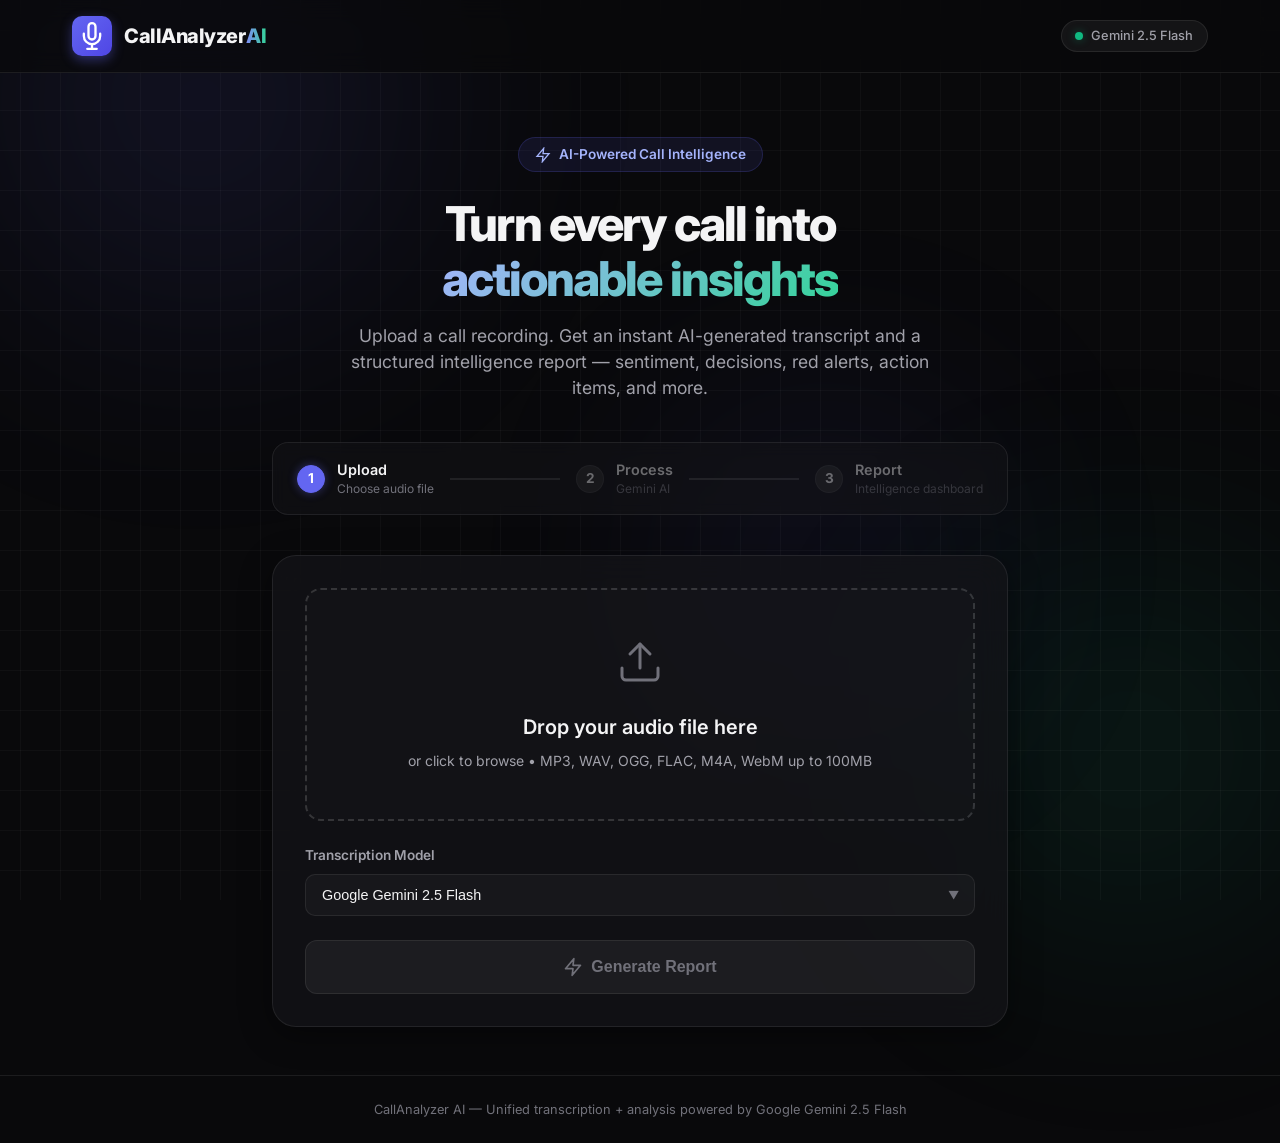
==== templates/index.html @ 326be52f "Save local changes" ====
<!DOCTYPE html>
<html lang="en">
<head>
    <meta charset="UTF-8">
    <meta name="viewport" content="width=device-width, initial-scale=1.0">
    <title>Call Analyzer — AI-Powered Call Intelligence</title>
    <meta name="description" content="Upload call recordings and get instant AI-powered transcription and analysis with structured insights, sentiment detection, and action items.">
    <link rel="preconnect" href="https://fonts.googleapis.com">
    <link rel="preconnect" href="https://fonts.gstatic.com" crossorigin>
    <link href="https://fonts.googleapis.com/css2?family=Inter:wght@300;400;500;600;700;800;900&family=JetBrains+Mono:wght@400;500&display=swap" rel="stylesheet">
    <link rel="stylesheet" href="/static/css/style.css">
</head>
<body data-agent-id="{{ agent_id or '' }}">
    <script>
        // If loaded via /agent/ route, suppress API key modal
        const agentId = document.body.dataset.agentId
        if (agentId) {
            // Hide settings/key button
            window.addEventListener('DOMContentLoaded', () => {
                const settingsBtn = document.getElementById('settings-btn')
                if (settingsBtn) settingsBtn.style.display = 'none'
            });
        }
    </script>


    <!-- Animated background -->
    <div class="bg-grid"></div>
    <div class="bg-glow bg-glow-1"></div>
    <div class="bg-glow bg-glow-2"></div>
    <div class="bg-glow bg-glow-3"></div>

    <!-- Header -->
    <header class="header" id="header">
        <div class="header-inner">
            <div class="logo">
                <div class="logo-icon">
                    <svg width="28" height="28" viewBox="0 0 24 24" fill="none" stroke="currentColor" stroke-width="2" stroke-linecap="round" stroke-linejoin="round">
                        <path d="M12 1a3 3 0 0 0-3 3v8a3 3 0 0 0 6 0V4a3 3 0 0 0-3-3z"/>
                        <path d="M19 10v2a7 7 0 0 1-14 0v-2"/>
                        <line x1="12" y1="19" x2="12" y2="23"/>
                        <line x1="8" y1="23" x2="16" y2="23"/>
                    </svg>
                </div>
                <span class="logo-text">CallAnalyzer<span class="logo-ai">AI</span></span>
            </div>
            <div class="header-actions">
                <div class="header-badge">
                    <span class="badge-dot"></span>
                    Gemini 2.5 Flash
                </div>
                <button class="settings-btn" id="settings-btn" title="Configure API Key">
                    <svg width="20" height="20" viewBox="0 0 24 24" fill="none" stroke="currentColor" stroke-width="2" stroke-linecap="round" stroke-linejoin="round">
                        <circle cx="12" cy="12" r="3"/>
                        <path d="M19.4 15a1.65 1.65 0 0 0 .33 1.82l.06.06a2 2 0 1 1-2.83 2.83l-.06-.06a1.65 1.65 0 0 0-1.82-.33 1.65 1.65 0 0 0-1 1.51V21a2 2 0 0 1-4 0v-.09A1.65 1.65 0 0 0 9 19.4a1.65 1.65 0 0 0-1.82.33l-.06.06a2 2 0 1 1-2.83-2.83l.06-.06a1.65 1.65 0 0 0 .33-1.82 1.65 1.65 0 0 0-1.51-1H3a2 2 0 0 1 0-4h.09A1.65 1.65 0 0 0 4.6 9a1.65 1.65 0 0 0-.33-1.82l-.06-.06a2 2 0 1 1 2.83-2.83l.06.06a1.65 1.65 0 0 0 1.82.33H9a1.65 1.65 0 0 0 1-1.51V3a2 2 0 0 1 4 0v.09a1.65 1.65 0 0 0 1 1.51 1.65 1.65 0 0 0 1.82-.33l.06-.06a2 2 0 1 1 2.83 2.83l-.06.06a1.65 1.65 0 0 0-.33 1.82V9a1.65 1.65 0 0 0 1.51 1H21a2 2 0 0 1 0 4h-.09a1.65 1.65 0 0 0-1.51 1z"/>
                    </svg>
                </button>
            </div>
        </div>
    </header>

    <!-- Hero Section -->
    <section class="hero" id="hero">
        <div class="hero-content">
            <div class="hero-tag">
                <svg width="16" height="16" viewBox="0 0 24 24" fill="none" stroke="currentColor" stroke-width="2"><polygon points="13 2 3 14 12 14 11 22 21 10 12 10"/></svg>
                AI-Powered Call Intelligence
            </div>
            <h1 class="hero-title">
                Turn every call into<br>
                <span class="gradient-text">actionable insights</span>
            </h1>
            <p class="hero-subtitle">
                Upload a call recording. Get an instant AI-generated transcript and a structured 
                intelligence report — sentiment, decisions, red alerts, action items, and more.
            </p>
        </div>
    </section>

    <!-- Pipeline Steps Indicator -->
    <section class="pipeline-section" id="pipeline-section">
        <div class="pipeline-steps">
            <div class="pipeline-step active" id="step-upload">
                <div class="step-number">1</div>
                <div class="step-info">
                    <div class="step-label">Upload</div>
                    <div class="step-desc">Choose audio file</div>
                </div>
            </div>
            <div class="pipeline-connector" id="connector-1"></div>
            <div class="pipeline-step" id="step-transcribe">
                <div class="step-number">2</div>
                <div class="step-info">
                    <div class="step-label">Process</div>
                    <div class="step-desc">Gemini AI</div>
                </div>
            </div>
            <div class="pipeline-connector" id="connector-2"></div>
            <div class="pipeline-step" id="step-report">
                <div class="step-number">3</div>
                <div class="step-info">
                    <div class="step-label">Report</div>
                    <div class="step-desc">Intelligence dashboard</div>
                </div>
            </div>
        </div>
    </section>

    <!-- Upload Section -->
    <section class="upload-section" id="upload-section">
        <div class="upload-card" id="upload-card">
            <div class="dropzone" id="dropzone">
                <div class="dropzone-icon">
                    <svg width="48" height="48" viewBox="0 0 24 24" fill="none" stroke="currentColor" stroke-width="1.5" stroke-linecap="round" stroke-linejoin="round">
                        <path d="M21 15v4a2 2 0 0 1-2 2H5a2 2 0 0 1-2-2v-4"/>
                        <polyline points="17 8 12 3 7 8"/>
                        <line x1="12" y1="3" x2="12" y2="15"/>
                    </svg>
                </div>
                <h3 class="dropzone-title">Drop your audio file here</h3>
                <p class="dropzone-hint">or click to browse • MP3, WAV, OGG, FLAC, M4A, WebM up to 100MB</p>
                <input type="file" id="file-input" accept=".mp3,.wav,.ogg,.flac,.webm,.m4a,.aac,.wma" hidden>
            </div>

            <!-- File Preview -->
            <div class="file-preview hidden" id="file-preview">
                <div class="file-icon">
                    <svg width="24" height="24" viewBox="0 0 24 24" fill="none" stroke="currentColor" stroke-width="2" stroke-linecap="round" stroke-linejoin="round">
                        <path d="M9 18V5l12-2v13"/>
                        <circle cx="6" cy="18" r="3"/>
                        <circle cx="18" cy="16" r="3"/>
                    </svg>
                </div>
                <div class="file-details">
                    <span class="file-name" id="file-name">audio.mp3</span>
                    <span class="file-size" id="file-size">2.4 MB</span>
                </div>
                <button class="file-remove" id="file-remove" title="Remove file">
                    <svg width="18" height="18" viewBox="0 0 24 24" fill="none" stroke="currentColor" stroke-width="2"><line x1="18" y1="6" x2="6" y2="18"/><line x1="6" y1="6" x2="18" y2="18"/></svg>
                </button>
            </div>

            <!-- Model Selection dropdown -->
            <div class="model-select-container">
                <label for="model-select" class="model-select-label">Transcription Model</label>
                <div class="model-select-wrapper">
                    <select id="model-select" class="model-select">
                        <option value="gemini">Google Gemini 2.5 Flash</option>
                        <option value="sarvam">Sarvam AI (Saaras v3)</option>
                        <option value="speechmatics">Speechmatics (Enhanced)</option>
                    </select>

                </div>
            </div>

            <!-- Generate Button -->
            <button class="generate-btn" id="generate-btn" disabled>
                <svg width="20" height="20" viewBox="0 0 24 24" fill="none" stroke="currentColor" stroke-width="2" stroke-linecap="round" stroke-linejoin="round">
                    <polygon points="13 2 3 14 12 14 11 22 21 10 12 10"/>
                </svg>
                Generate Report
            </button>
        </div>
    </section>

    <!-- Processing Overlay -->
    <section class="processing-section hidden" id="processing-section">
        <div class="processing-card">
            <div class="processing-spinner">
                <div class="spinner-ring"></div>
                <div class="spinner-ring inner"></div>
            </div>
            <h3 class="processing-title" id="processing-title">Sending to Gemini...</h3>
            <p class="processing-desc" id="processing-desc">Uploading file and transcribing audio using Gemini AI. This may take 10–60 seconds depending on length.</p>
            <div class="processing-progress">
                <div class="progress-bar" id="progress-bar"></div>
            </div>
        </div>
    </section>

    <!-- Error Display -->
    <section class="error-section hidden" id="error-section">
        <div class="error-card">
            <div class="error-icon">
                <svg width="32" height="32" viewBox="0 0 24 24" fill="none" stroke="currentColor" stroke-width="2">
                    <circle cx="12" cy="12" r="10"/><line x1="15" y1="9" x2="9" y2="15"/><line x1="9" y1="9" x2="15" y2="15"/>
                </svg>
            </div>
            <h3 class="error-title">Something went wrong</h3>
            <p class="error-message" id="error-message">An unknown error occurred.</p>
            <button class="retry-btn" id="retry-btn">
                <svg width="18" height="18" viewBox="0 0 24 24" fill="none" stroke="currentColor" stroke-width="2"><polyline points="23 4 23 10 17 10"/><path d="M20.49 15a9 9 0 1 1-2.12-9.36L23 10"/></svg>
                Try Again
            </button>
        </div>
    </section>

    <!-- Results Section -->
    <section class="results-section hidden" id="results-section">

        <!-- Transcript Panel -->
        <div class="result-panel transcript-panel" id="transcript-panel">
            <div class="panel-header">
                <div class="panel-title-group">
                    <div class="panel-icon transcript-icon">
                        <svg width="20" height="20" viewBox="0 0 24 24" fill="none" stroke="currentColor" stroke-width="2"><path d="M14 2H6a2 2 0 0 0-2 2v16a2 2 0 0 0 2 2h12a2 2 0 0 0 2-2V8z"/><polyline points="14 2 14 8 20 8"/><line x1="16" y1="13" x2="8" y2="13"/><line x1="16" y1="17" x2="8" y2="17"/><polyline points="10 9 9 9 8 9"/></svg>
                    </div>
                    <h2 class="panel-title">Transcript</h2>
                    <span class="panel-badge" id="transcript-badge">Gemini 2.5 Flash</span>
                </div>
                <button class="copy-btn" id="copy-transcript-btn" title="Copy transcript">
                    <svg width="18" height="18" viewBox="0 0 24 24" fill="none" stroke="currentColor" stroke-width="2"><rect x="9" y="9" width="13" height="13" rx="2" ry="2"/><path d="M5 15H4a2 2 0 0 1-2-2V4a2 2 0 0 1 2-2h9a2 2 0 0 1 2 2v1"/></svg>
                    Copy
                </button>
            </div>
            <div class="panel-body">
                <div class="transcript-text" id="transcript-text"></div>
            </div>
        </div>

        <!-- Report Panel -->
        <div class="result-panel report-panel" id="report-panel">
            <div class="panel-header">
                <div class="panel-title-group">
                    <div class="panel-icon report-icon">
                        <svg width="20" height="20" viewBox="0 0 24 24" fill="none" stroke="currentColor" stroke-width="2"><path d="M22 12h-4l-3 9L9 3l-3 9H2"/></svg>
                    </div>
                    <h2 class="panel-title">Call Intelligence Report</h2>
                    <span class="panel-badge report-badge">Gemini AI</span>
                </div>
                <button class="copy-btn" id="copy-report-btn" title="Copy report JSON">
                    <svg width="18" height="18" viewBox="0 0 24 24" fill="none" stroke="currentColor" stroke-width="2"><rect x="9" y="9" width="13" height="13" rx="2" ry="2"/><path d="M5 15H4a2 2 0 0 1-2-2V4a2 2 0 0 1 2-2h9a2 2 0 0 1 2 2v1"/></svg>
                    Copy JSON
                </button>
            </div>
            <div class="panel-body report-body" id="report-body">
                <!-- Report cards rendered by JS -->
            </div>
        </div>

    </section>

    <!-- Settings Modal -->
    <div id="apiKeyModal" class="modal hidden">
      <div class="modal-overlay" id="modal-overlay-new" onclick="closeApiKeyModal()"></div>
      <div class="modal-content">
        <div class="modal-header">
          <h2>Configure API Keys</h2>
          <button class="close-btn" onclick="closeApiKeyModal()">×</button>
        </div>
        
        <div class="modal-body">
          <!-- Agent Name Select Dropdown -->
          <div class="form-group">
            <label for="agentSelect">Select Agent Name</label>
            <select id="agentSelect" onchange="loadAgentKeys()">
              <option value="">-- Choose an agent --</option>
            </select>
            <small style="color: #888; display: block; margin-top: 4px;">Or type new agent name below</small>
          </div>

          <!-- Manual Agent Name Input (for new agents) -->
          <div class="form-group">
            <label for="agentNameInput">Agent Name (if not in list above)</label>
            <input 
              id="agentNameInput" 
              type="text" 
              placeholder="e.g. Sonali, Kalyani, Anant"
              autocomplete="off"
            />
          </div>

          <!-- Gemini API Key -->
          <div class="form-group">
            <label for="geminiKeyInput">Gemini API Key *</label>
            <div class="key-input-group">
              <input 
                id="geminiKeyInput" 
                type="password" 
                placeholder="AIza..."
                autocomplete="off"
              />
              <button type="button" class="toggle-btn" onclick="toggleKeyVisibility('geminiKeyInput')">
                👁
              </button>
            </div>
          </div>

          <!-- Sarvam AI API Key -->
          <div class="form-group">
            <label for="sarvamKeyInput">Sarvam AI API Key (optional)</label>
            <div class="key-input-group">
              <input 
                id="sarvamKeyInput" 
                type="password" 
                placeholder="sk_..."
                autocomplete="off"
              />
              <button type="button" class="toggle-btn" onclick="toggleKeyVisibility('sarvamKeyInput')">
                👁
              </button>
            </div>
          </div>

          <!-- Speechmatics API Key -->
          <div class="form-group">
            <label for="speechmaticsKeyInput">Speechmatics API Key (optional)</label>
            <div class="key-input-group">
              <input 
                id="speechmaticsKeyInput" 
                type="password" 
                placeholder="Speechmatics API Key..."
                autocomplete="off"
              />
              <button type="button" class="toggle-btn" onclick="toggleKeyVisibility('speechmaticsKeyInput')">
                👁
              </button>
            </div>
          </div>

          <small style="color: #999; display: block; margin-top: 10px;">
            * Gemini API Key is required. Other keys are optional based on your transcription model choice.
          </small>
        </div>

        <div class="modal-footer">
          <button class="btn-cancel" onclick="closeApiKeyModal()">Cancel</button>
          <button class="btn-save" onclick="saveApiKeys()">Save Keys</button>
        </div>
      </div>
    </div>

    <style>
    /* Modal Styles override/extensions */
    #apiKeyModal {
      display: none;
      position: fixed;
      top: 0;
      left: 0;
      width: 100%;
      height: 100%;
      background: rgba(0, 0, 0, 0.7);
      z-index: 1000;
      align-items: center;
      justify-content: center;
    }

    #apiKeyModal.hidden {
      display: none;
    }

    #apiKeyModal:not(.hidden) {
      display: flex;
    }

    #apiKeyModal .modal-content {
      background: #1a1a1f;
      border-radius: 12px;
      width: 90%;
      max-width: 500px;
      max-height: 85vh;
      overflow-y: auto;
      box-shadow: 0 20px 60px rgba(0, 0, 0, 0.8);
      border: 1px solid #2a2a35;
    }

    #apiKeyModal .modal-header {
      display: flex;
      justify-content: space-between;
      align-items: center;
      padding: 20px;
      border-bottom: 1px solid #2a2a35;
    }

    #apiKeyModal .modal-header h2 {
      margin: 0;
      color: #fff;
      font-size: 18px;
    }

    #apiKeyModal .close-btn {
      background: none;
      border: none;
      color: #666;
      font-size: 28px;
      cursor: pointer;
      padding: 0;
      width: 32px;
      height: 32px;
      display: flex;
      align-items: center;
      justify-content: center;
      border-radius: 6px;
      transition: all 0.2s;
    }

    #apiKeyModal .close-btn:hover {
      background: #2a2a35;
      color: #fff;
    }

    #apiKeyModal .modal-body {
      padding: 20px;
    }

    #apiKeyModal .modal-footer {
      display: flex;
      gap: 12px;
      padding: 20px;
      border-top: 1px solid #2a2a35;
      justify-content: flex-end;
    }

    #apiKeyModal .form-group {
      margin-bottom: 16px;
    }

    #apiKeyModal .form-group label {
      display: block;
      margin-bottom: 6px;
      font-size: 12px;
      font-weight: 600;
      color: #aaa;
      text-transform: uppercase;
      letter-spacing: 0.5px;
    }

    #apiKeyModal .form-group input,
    #apiKeyModal .form-group select {
      width: 100%;
      padding: 10px 12px;
      background: #0f0f12;
      border: 1px solid #2a2a35;
      border-radius: 8px;
      color: #e0e0e0;
      font-size: 13px;
      font-family: 'Monaco', 'Menlo', 'Courier New', monospace;
      outline: none;
      transition: border-color 0.2s;
    }

    #apiKeyModal .form-group input:focus,
    #apiKeyModal .form-group select:focus {
      border-color: #6366f1;
      box-shadow: 0 0 0 3px rgba(99, 102, 241, 0.1);
    }

    #apiKeyModal .form-group input::placeholder {
      color: #333;
    }

    #apiKeyModal .key-input-group {
      display: flex;
      gap: 8px;
      align-items: stretch;
    }

    #apiKeyModal .key-input-group input {
      flex: 1;
      margin: 0;
    }

    #apiKeyModal .toggle-btn {
      padding: 10px 12px;
      background: #0f0f12;
      border: 1px solid #2a2a35;
      border-radius: 8px;
      color: #666;
      cursor: pointer;
      font-size: 14px;
      transition: all 0.2s;
      width: 44px;
      height: 40px;
      display: flex;
      align-items: center;
      justify-content: center;
    }

    #apiKeyModal .toggle-btn:hover {
      border-color: #6366f1;
      color: #6366f1;
    }

    #apiKeyModal .btn-cancel,
    #apiKeyModal .btn-save {
      padding: 10px 20px;
      border: none;
      border-radius: 8px;
      font-size: 13px;
      font-weight: 600;
      cursor: pointer;
      transition: all 0.2s;
      min-width: 100px;
    }

    #apiKeyModal .btn-cancel {
      background: #2a2a35;
      color: #aaa;
    }

    #apiKeyModal .btn-cancel:hover {
      background: #3a3a45;
      color: #fff;
    }

    #apiKeyModal .btn-save {
      background: linear-gradient(135deg, #6366f1, #8b5cf6);
      color: white;
    }

    #apiKeyModal .btn-save:hover {
      opacity: 0.9;
      transform: translateY(-1px);
      box-shadow: 0 4px 12px rgba(99, 102, 241, 0.4);
    }

    #apiKeyModal .btn-save:active {
      transform: translateY(0);
    }

    #apiKeyModal small {
      font-size: 12px;
    }
    
    #modal-overlay-new {
      position: absolute;
      top: 0;
      left: 0;
      width: 100%;
      height: 100%;
      background: transparent;
      z-index: -1;
    }
    </style>

    <script>
    // Load existing agents into the dropdown
    async function populateAgentDropdown() {
      try {
        const res = await fetch('/api/agent-keys');
        const agents = await res.json();
        const select = document.getElementById('agentSelect');
        
        // Clear existing options except the first one
        while (select.options.length > 1) {
          select.remove(1);
        }
        
        // Add each agent as an option
        Object.keys(agents).forEach(agentName => {
          const option = document.createElement('option');
          option.value = agentName;
          option.textContent = agentName;
          select.appendChild(option);
        });
      } catch (error) {
        console.error('Failed to load agents:', error);
      }
    }

    // Load keys for selected agent
    async function loadAgentKeys() {
      const agentName = document.getElementById('agentSelect').value;
      if (!agentName) {
        clearAllKeyInputs();
        return;
      }

      try {
        const res = await fetch('/api/agent-keys');
        const agents = await res.json();
        const agent = agents[agentName];
        
        if (agent) {
          document.getElementById('geminiKeyInput').value = agent.gemini || '';
          document.getElementById('sarvamKeyInput').value = agent.sarvam || '';
          document.getElementById('speechmaticsKeyInput').value = agent.speechmatics || '';
          document.getElementById('agentNameInput').value = agentName;
        }
      } catch (error) {
        console.error('Failed to load agent keys:', error);
      }
    }

    // Toggle password visibility
    // Declared outside to avoid conflict or reuse
    function toggleKeyVisibility(inputId) {
      const input = document.getElementById(inputId);
      if (input.type === 'password') {
        input.type = 'text';
      } else {
        input.type = 'password';
      }
    }

    // Clear all key inputs
    function clearAllKeyInputs() {
      document.getElementById('agentNameInput').value = '';
      document.getElementById('geminiKeyInput').value = '';
      document.getElementById('sarvamKeyInput').value = '';
      document.getElementById('speechmaticsKeyInput').value = '';
    }

    // Save API Keys
    async function saveApiKeys() {
      const agentName = (
        document.getElementById('agentSelect').value || 
        document.getElementById('agentNameInput').value
      ).trim();
      
      const geminiKey = document.getElementById('geminiKeyInput').value.trim();
      const sarvamKey = document.getElementById('sarvamKeyInput').value.trim();
      const speechmaticsKey = document.getElementById('speechmaticsKeyInput').value.trim();

      if (!agentName) {
        alert('Please select or enter an agent name');
        return;
      }

      if (!geminiKey) {
        alert('Gemini API Key is required');
        return;
      }

      try {
        const res = await fetch('/api/agent-keys', {
          method: 'POST',
          headers: { 'Content-Type': 'application/json' },
          body: JSON.stringify({
            agent: agentName,
            gemini: geminiKey,
            sarvam: sarvamKey,
            speechmatics: speechmaticsKey
          })
        });

        const data = await res.json();
        if (data.success) {
          alert(`✓ Keys saved for ${agentName}`);
          closeApiKeyModal();
          populateAgentDropdown();
        } else {
          alert('Error: ' + (data.error || 'Failed to save keys'));
        }
      } catch (error) {
        console.error('Save error:', error);
        alert('Failed to save keys: ' + error.message);
      }
    }

    // Open API Key Modal
    function openApiKeyModal() {
      const modal = document.getElementById('apiKeyModal');
      if (modal) {
        modal.classList.remove('hidden');
        populateAgentDropdown();
        clearAllKeyInputs();
      }
    }

    // Close API Key Modal
    function closeApiKeyModal() {
      const modal = document.getElementById('apiKeyModal');
      if (modal) {
        modal.classList.add('hidden');
      }
    }

    // Initialize on page load
    document.addEventListener('DOMContentLoaded', () => {
      populateAgentDropdown();
      
      // Wire up original gear settings icon to open the new modal
      const settingsBtn = document.getElementById('settings-btn');
      if (settingsBtn) {
        // Clone to remove old listener, if any
        const newSettingsBtn = settingsBtn.cloneNode(true);
        settingsBtn.parentNode.replaceChild(newSettingsBtn, settingsBtn);
        newSettingsBtn.addEventListener('click', (e) => {
          e.preventDefault();
          openApiKeyModal();
        });
      }
    });
    </script>


    <!-- Footer -->
    <footer class="footer">
        <p>CallAnalyzer AI &mdash; Unified transcription + analysis powered by Google Gemini 2.5 Flash</p>
    </footer>

    <script src="/static/js/app.js"></script>
</body>
</html>
---- static/css/style.css ----
/* Modern Premium CSS Reset & Design Tokens */
:root {
    --bg-dark: #09090b;
    --bg-card: rgba(20, 20, 25, 0.7);
    --border-color: rgba(255, 255, 255, 0.08);
    --border-glow: rgba(99, 102, 241, 0.15);
    
    --primary: #6366f1; /* Indigo */
    --primary-glow: rgba(99, 102, 241, 0.4);
    --secondary: #10b981; /* Emerald */
    --secondary-glow: rgba(16, 185, 129, 0.4);
    --accent: #f59e0b; /* Amber */
    --accent-glow: rgba(245, 158, 11, 0.4);
    --danger: #ef4444; /* Red */
    --danger-glow: rgba(239, 68, 68, 0.4);
    
    --text-primary: #f4f4f5;
    --text-secondary: #a1a1aa;
    --text-muted: #71717a;
    
    --font-sans: 'Inter', -apple-system, BlinkMacSystemFont, "Segoe UI", Roboto, sans-serif;
    --font-mono: 'JetBrains Mono', monospace;
    
    --transition-smooth: all 0.3s cubic-bezier(0.4, 0, 0.2, 1);
}

* {
    box-sizing: border-box;
    margin: 0;
    padding: 0;
}

body {
    background-color: var(--bg-dark);
    color: var(--text-primary);
    font-family: var(--font-sans);
    min-height: 100vh;
    overflow-x: hidden;
    position: relative;
    line-height: 1.5;
}

/* Background Grids & Animations */
.bg-grid {
    position: fixed;
    top: 0;
    left: 0;
    width: 100%;
    height: 100%;
    background-image: 
        linear-gradient(rgba(255, 255, 255, 0.03) 1px, transparent 1px),
        linear-gradient(90deg, rgba(255, 255, 255, 0.03) 1px, transparent 1px);
    background-size: 40px 40px;
    background-position: center center;
    z-index: -2;
    pointer-events: none;
}

.bg-glow {
    position: fixed;
    border-radius: 50%;
    filter: blur(120px);
    z-index: -1;
    opacity: 0.15;
    pointer-events: none;
    animation: pulse 10s infinite alternate;
}

.bg-glow-1 {
    width: 600px;
    height: 600px;
    background: radial-gradient(circle, var(--primary) 0%, transparent 80%);
    top: -200px;
    left: -100px;
}

.bg-glow-2 {
    width: 500px;
    height: 500px;
    background: radial-gradient(circle, var(--secondary) 0%, transparent 80%);
    bottom: -100px;
    right: -100px;
    animation-delay: 2s;
}

.bg-glow-3 {
    width: 400px;
    height: 400px;
    background: radial-gradient(circle, var(--primary) 0%, transparent 80%);
    top: 40%;
    right: 20%;
    animation-delay: 4s;
}

@keyframes pulse {
    0% { transform: scale(1) translate(0, 0); opacity: 0.12; }
    100% { transform: scale(1.1) translate(20px, 20px); opacity: 0.2; }
}

/* Header styling */
.header {
    width: 100%;
    border-bottom: 1px solid var(--border-color);
    background: rgba(9, 9, 11, 0.7);
    backdrop-filter: blur(12px);
    position: sticky;
    top: 0;
    z-index: 100;
}

.header-inner {
    max-width: 1200px;
    margin: 0 auto;
    padding: 1rem 2rem;
    display: flex;
    justify-content: space-between;
    align-items: center;
}

.logo {
    display: flex;
    align-items: center;
    gap: 0.75rem;
}

.logo-icon {
    width: 40px;
    height: 40px;
    border-radius: 10px;
    background: linear-gradient(135deg, var(--primary) 0%, #4f46e5 100%);
    display: flex;
    align-items: center;
    justify-content: center;
    color: white;
    box-shadow: 0 4px 12px var(--primary-glow);
}

.logo-text {
    font-size: 1.25rem;
    font-weight: 800;
    letter-spacing: -0.025em;
    color: var(--text-primary);
}

.logo-ai {
    background: linear-gradient(90deg, #818cf8, #34d399);
    -webkit-background-clip: text;
    -webkit-text-fill-color: transparent;
    margin-left: 1px;
}

.header-badge {
    display: flex;
    align-items: center;
    gap: 0.5rem;
    background: rgba(255, 255, 255, 0.05);
    border: 1px solid var(--border-color);
    padding: 0.35rem 0.85rem;
    border-radius: 9999px;
    font-size: 0.8rem;
    font-weight: 500;
    color: var(--text-secondary);
}

.badge-dot {
    width: 8px;
    height: 8px;
    border-radius: 50%;
    background-color: var(--secondary);
    box-shadow: 0 0 8px var(--secondary-glow);
}

/* Hero Section */
.hero {
    max-width: 800px;
    margin: 4rem auto 2.5rem;
    padding: 0 2rem;
    text-align: center;
}

.hero-tag {
    display: inline-flex;
    align-items: center;
    gap: 0.5rem;
    background: rgba(99, 102, 241, 0.1);
    border: 1px solid rgba(99, 102, 241, 0.2);
    color: #a5b4fc;
    padding: 0.4rem 1rem;
    border-radius: 9999px;
    font-size: 0.85rem;
    font-weight: 600;
    margin-bottom: 1.5rem;
}

.hero-title {
    font-size: 3rem;
    font-weight: 800;
    line-height: 1.15;
    letter-spacing: -0.04em;
    margin-bottom: 1rem;
}

.gradient-text {
    background: linear-gradient(135deg, #a5b4fc 0%, #34d399 100%);
    -webkit-background-clip: text;
    -webkit-text-fill-color: transparent;
}

.hero-subtitle {
    font-size: 1.1rem;
    color: var(--text-secondary);
    max-width: 600px;
    margin: 0 auto;
}

/* Pipeline Steps Indicator */
.pipeline-section {
    max-width: 800px;
    margin: 0 auto 2.5rem;
    padding: 0 2rem;
}

.pipeline-steps {
    display: flex;
    align-items: center;
    justify-content: space-between;
    background: rgba(20, 20, 25, 0.5);
    border: 1px solid var(--border-color);
    padding: 1rem 1.5rem;
    border-radius: 16px;
    backdrop-filter: blur(8px);
}

.pipeline-step {
    display: flex;
    align-items: center;
    gap: 0.75rem;
    opacity: 0.4;
    transition: var(--transition-smooth);
}

.pipeline-step.active {
    opacity: 1;
}

.step-number {
    width: 28px;
    height: 28px;
    border-radius: 50%;
    background: rgba(255, 255, 255, 0.1);
    border: 1px solid var(--border-color);
    display: flex;
    align-items: center;
    justify-content: center;
    font-size: 0.85rem;
    font-weight: 700;
    transition: var(--transition-smooth);
}

.pipeline-step.active .step-number {
    background: var(--primary);
    border-color: var(--primary);
    box-shadow: 0 0 10px var(--primary-glow);
    color: white;
}

.pipeline-step.completed .step-number {
    background: var(--secondary);
    border-color: var(--secondary);
    box-shadow: 0 0 10px var(--secondary-glow);
    color: white;
}

.step-info {
    display: flex;
    flex-direction: column;
}

.step-label {
    font-size: 0.9rem;
    font-weight: 600;
    color: var(--text-primary);
}

.step-desc {
    font-size: 0.75rem;
    color: var(--text-muted);
}

.pipeline-connector {
    flex-grow: 1;
    height: 2px;
    background: var(--border-color);
    margin: 0 1rem;
    transition: var(--transition-smooth);
}

.pipeline-connector.active {
    background: var(--primary);
}

.pipeline-connector.completed {
    background: var(--secondary);
}

/* Upload Card & Dropzone */
.upload-section {
    max-width: 800px;
    margin: 0 auto 3rem;
    padding: 0 2rem;
}

.upload-card {
    background: var(--bg-card);
    border: 1px solid var(--border-color);
    border-radius: 24px;
    padding: 2rem;
    backdrop-filter: blur(16px);
    box-shadow: 0 8px 32px rgba(0, 0, 0, 0.4);
    transition: var(--transition-smooth);
}

.upload-card:hover {
    border-color: rgba(99, 102, 241, 0.2);
    box-shadow: 0 8px 32px rgba(99, 102, 241, 0.05);
}

.dropzone {
    border: 2px dashed rgba(255, 255, 255, 0.15);
    border-radius: 16px;
    padding: 3rem 2rem;
    text-align: center;
    cursor: pointer;
    transition: var(--transition-smooth);
    background: rgba(255, 255, 255, 0.01);
}

.dropzone:hover, .dropzone.dragover {
    border-color: var(--primary);
    background: rgba(99, 102, 241, 0.03);
}

.dropzone-icon {
    color: var(--text-muted);
    margin-bottom: 1.25rem;
    transition: var(--transition-smooth);
}

.dropzone:hover .dropzone-icon {
    color: var(--primary);
    transform: translateY(-4px);
}

.dropzone-title {
    font-size: 1.25rem;
    font-weight: 600;
    margin-bottom: 0.5rem;
    color: var(--text-primary);
}

.dropzone-hint {
    font-size: 0.875rem;
    color: var(--text-secondary);
}

/* File Preview */
.file-preview {
    display: flex;
    align-items: center;
    background: rgba(255, 255, 255, 0.03);
    border: 1px solid var(--border-color);
    padding: 1rem 1.25rem;
    border-radius: 12px;
    margin-top: 1.5rem;
    animation: slideUp 0.3s ease;
}

.file-icon {
    color: var(--primary);
    margin-right: 1rem;
    display: flex;
    align-items: center;
}

.file-details {
    display: flex;
    flex-direction: column;
    flex-grow: 1;
    min-width: 0;
}

.file-name {
    font-size: 0.95rem;
    font-weight: 600;
    color: var(--text-primary);
    white-space: nowrap;
    overflow: hidden;
    text-overflow: ellipsis;
}

.file-size {
    font-size: 0.8rem;
    color: var(--text-muted);
}

.file-remove {
    background: none;
    border: none;
    color: var(--text-muted);
    cursor: pointer;
    padding: 0.25rem;
    border-radius: 6px;
    display: flex;
    align-items: center;
    transition: var(--transition-smooth);
}

.file-remove:hover {
    background: rgba(239, 68, 68, 0.15);
    color: var(--danger);
}

/* Generate Button */
.generate-btn {
    width: 100%;
    margin-top: 1.5rem;
    padding: 1rem;
    border: none;
    border-radius: 12px;
    font-size: 1rem;
    font-weight: 700;
    cursor: pointer;
    background: linear-gradient(135deg, var(--primary) 0%, #4f46e5 100%);
    color: white;
    box-shadow: 0 4px 14px var(--primary-glow);
    display: flex;
    align-items: center;
    justify-content: center;
    gap: 0.5rem;
    transition: var(--transition-smooth);
}

.generate-btn:hover:not(:disabled) {
    transform: translateY(-2px);
    box-shadow: 0 6px 20px rgba(99, 102, 241, 0.5);
}

.generate-btn:disabled {
    background: rgba(255, 255, 255, 0.05);
    color: var(--text-muted);
    box-shadow: none;
    cursor: not-allowed;
    border: 1px solid var(--border-color);
}

/* Processing card & loader */
.processing-section {
    max-width: 600px;
    margin: 2rem auto;
    padding: 0 2rem;
}

.processing-card {
    background: var(--bg-card);
    border: 1px solid var(--border-color);
    border-radius: 20px;
    padding: 3rem 2rem;
    text-align: center;
    backdrop-filter: blur(16px);
}

.processing-spinner {
    position: relative;
    width: 64px;
    height: 64px;
    margin: 0 auto 1.5rem;
}

.spinner-ring {
    position: absolute;
    width: 100%;
    height: 100%;
    border: 4px solid transparent;
    border-top-color: var(--primary);
    border-radius: 50%;
    animation: spin 1.2s cubic-bezier(0.5, 0, 0.5, 1) infinite;
}

.spinner-ring.inner {
    width: 70%;
    height: 70%;
    top: 15%;
    left: 15%;
    border-top-color: var(--secondary);
    animation-duration: 0.8s;
    animation-direction: reverse;
}

@keyframes spin {
    0% { transform: rotate(0deg); }
    100% { transform: rotate(360deg); }
}

.processing-title {
    font-size: 1.25rem;
    font-weight: 700;
    margin-bottom: 0.5rem;
}

.processing-desc {
    font-size: 0.9rem;
    color: var(--text-secondary);
    margin-bottom: 1.5rem;
}

.processing-progress {
    width: 100%;
    height: 4px;
    background: rgba(255, 255, 255, 0.05);
    border-radius: 99px;
    overflow: hidden;
}

.progress-bar {
    height: 100%;
    width: 30%;
    background: linear-gradient(90deg, var(--primary), var(--secondary));
    border-radius: 99px;
    animation: loadingBar 2s infinite ease-in-out;
}

@keyframes loadingBar {
    0% { transform: translateX(-100%); }
    100% { transform: translateX(330%); }
}

/* Error state styling */
.error-section {
    max-width: 600px;
    margin: 2rem auto;
    padding: 0 2rem;
}

.error-card {
    background: rgba(239, 68, 68, 0.05);
    border: 1px solid rgba(239, 68, 68, 0.2);
    border-radius: 20px;
    padding: 3rem 2rem;
    text-align: center;
    backdrop-filter: blur(16px);
}

.error-icon {
    color: var(--danger);
    margin-bottom: 1rem;
}

.error-title {
    font-size: 1.25rem;
    font-weight: 700;
    color: #fca5a5;
    margin-bottom: 0.5rem;
}

.error-message {
    font-size: 0.95rem;
    color: var(--text-secondary);
    margin-bottom: 1.5rem;
}

.retry-btn {
    padding: 0.75rem 1.5rem;
    background: rgba(255, 255, 255, 0.08);
    border: 1px solid var(--border-color);
    border-radius: 8px;
    color: var(--text-primary);
    font-weight: 600;
    cursor: pointer;
    display: inline-flex;
    align-items: center;
    gap: 0.5rem;
    transition: var(--transition-smooth);
}

.retry-btn:hover {
    background: rgba(255, 255, 255, 0.15);
}

/* Results grid layout */
.results-section {
    max-width: 1200px;
    margin: 0 auto 4rem;
    padding: 0 2rem;
    display: grid;
    grid-template-columns: 1fr 1.2fr;
    gap: 2rem;
    align-items: start;
    animation: fadeIn 0.4s ease;
}

@media (max-width: 900px) {
    .results-section {
        grid-template-columns: 1fr;
    }
}

.result-panel {
    background: var(--bg-card);
    border: 1px solid var(--border-color);
    border-radius: 20px;
    backdrop-filter: blur(16px);
    overflow: hidden;
    box-shadow: 0 10px 30px rgba(0, 0, 0, 0.3);
}

.panel-header {
    padding: 1.25rem 1.5rem;
    border-bottom: 1px solid var(--border-color);
    display: flex;
    justify-content: space-between;
    align-items: center;
}

.panel-title-group {
    display: flex;
    align-items: center;
    gap: 0.75rem;
}

.panel-icon {
    width: 32px;
    height: 32px;
    border-radius: 8px;
    display: flex;
    align-items: center;
    justify-content: center;
}

.transcript-icon {
    background: rgba(99, 102, 241, 0.1);
    color: var(--primary);
}

.report-icon {
    background: rgba(16, 185, 129, 0.1);
    color: var(--secondary);
}

.panel-title {
    font-size: 1.1rem;
    font-weight: 700;
}

.panel-badge {
    font-size: 0.75rem;
    padding: 0.25rem 0.6rem;
    border-radius: 6px;
    font-weight: 600;
}

#transcript-badge {
    background: rgba(99, 102, 241, 0.1);
    border: 1px solid rgba(99, 102, 241, 0.2);
    color: #a5b4fc;
}

.report-badge {
    background: rgba(16, 185, 129, 0.1);
    border: 1px solid rgba(16, 185, 129, 0.2);
    color: #6ee7b7;
}

.copy-btn {
    background: rgba(255, 255, 255, 0.05);
    border: 1px solid var(--border-color);
    color: var(--text-secondary);
    padding: 0.4rem 0.8rem;
    border-radius: 6px;
    font-size: 0.8rem;
    font-weight: 600;
    cursor: pointer;
    display: flex;
    align-items: center;
    gap: 0.4rem;
    transition: var(--transition-smooth);
}

.copy-btn:hover {
    background: rgba(255, 255, 255, 0.1);
    color: var(--text-primary);
}

.panel-body {
    padding: 1.5rem;
}

/* Transcript styling */
.transcript-text {
    font-size: 0.975rem;
    line-height: 1.7;
    color: var(--text-secondary);
    max-height: 70vh;
    overflow-y: auto;
    padding-right: 0.5rem;
    white-space: pre-wrap;
}

.transcript-text::-webkit-scrollbar {
    width: 6px;
}

.transcript-text::-webkit-scrollbar-track {
    background: transparent;
}

.transcript-text::-webkit-scrollbar-thumb {
    background: rgba(255, 255, 255, 0.1);
    border-radius: 99px;
}

/* Report Insights Cards styling */
.report-body {
    display: flex;
    flex-direction: column;
    gap: 1.5rem;
    max-height: 70vh;
    overflow-y: auto;
}

.report-body::-webkit-scrollbar {
    width: 6px;
}

.report-body::-webkit-scrollbar-track {
    background: transparent;
}

.report-body::-webkit-scrollbar-thumb {
    background: rgba(255, 255, 255, 0.1);
    border-radius: 99px;
}

.report-group-title {
    font-size: 0.8rem;
    font-weight: 700;
    text-transform: uppercase;
    letter-spacing: 0.05em;
    color: var(--text-muted);
    margin-bottom: 0.5rem;
    display: flex;
    align-items: center;
    gap: 0.5rem;
}

.report-group-title::after {
    content: '';
    flex-grow: 1;
    height: 1px;
    background: var(--border-color);
}

/* Metadata & Overview Cards */
.meta-grid {
    display: grid;
    grid-template-columns: 1fr 1fr;
    gap: 1rem;
}

.meta-card {
    background: rgba(255, 255, 255, 0.02);
    border: 1px solid var(--border-color);
    padding: 0.85rem 1rem;
    border-radius: 12px;
}

.meta-label {
    font-size: 0.75rem;
    color: var(--text-muted);
    margin-bottom: 0.25rem;
}

.meta-value {
    font-size: 0.95rem;
    font-weight: 600;
    color: var(--text-primary);
}

.overview-card {
    background: rgba(255, 255, 255, 0.02);
    border: 1px solid var(--border-color);
    padding: 1.25rem;
    border-radius: 12px;
    display: flex;
    flex-direction: column;
    gap: 0.75rem;
}

.overview-item {
    font-size: 0.9rem;
    color: var(--text-secondary);
}

.overview-item strong {
    color: var(--text-primary);
}

/* Sentiment blocks */
.sentiment-grid {
    display: grid;
    grid-template-columns: 1fr 1fr;
    gap: 1rem;
}

.sentiment-pill {
    display: flex;
    align-items: center;
    justify-content: space-between;
    background: rgba(255, 255, 255, 0.02);
    border: 1px solid var(--border-color);
    padding: 0.75rem 1rem;
    border-radius: 12px;
    font-size: 0.9rem;
}

.sentiment-pill-label {
    color: var(--text-secondary);
}

.sentiment-pill-value {
    font-weight: 700;
    color: var(--secondary);
}

.notable-moments-card {
    background: rgba(255, 255, 255, 0.02);
    border: 1px solid var(--border-color);
    padding: 1rem;
    border-radius: 12px;
    font-size: 0.9rem;
    border-left: 3px solid var(--primary);
    line-height: 1.6;
}

/* Red Flags Alert Card */
.red-flags-card {
    background: rgba(239, 68, 68, 0.03);
    border: 1px solid rgba(239, 68, 68, 0.15);
    padding: 1.25rem;
    border-radius: 12px;
    border-left: 4px solid var(--danger);
}

.red-flags-list {
    list-style-type: none;
    display: flex;
    flex-direction: column;
    gap: 0.5rem;
}

.red-flag-item {
    font-size: 0.9rem;
    color: #fca5a5;
    position: relative;
    padding-left: 1.25rem;
}

.red-flag-item::before {
    content: "⚠️";
    position: absolute;
    left: 0;
    font-size: 0.85rem;
}

/* Text summary styling */
.summary-card {
    background: rgba(255, 255, 255, 0.02);
    border: 1px solid var(--border-color);
    padding: 1.25rem;
    border-radius: 12px;
    font-size: 0.95rem;
    line-height: 1.7;
    color: var(--text-secondary);
}

/* Lists styling */
.insights-list {
    list-style-type: none;
    display: flex;
    flex-direction: column;
    gap: 0.75rem;
}

.insight-item {
    font-size: 0.925rem;
    color: var(--text-secondary);
    position: relative;
    padding-left: 1.5rem;
    line-height: 1.6;
}

.insight-item::before {
    content: "•";
    color: var(--primary);
    position: absolute;
    left: 0.25rem;
    font-size: 1.5rem;
    line-height: 1;
    top: -0.1rem;
}

/* Action Items lists */
.action-items-list {
    display: flex;
    flex-direction: column;
    gap: 0.75rem;
}

.action-item-card {
    background: rgba(255, 255, 255, 0.02);
    border: 1px solid var(--border-color);
    border-radius: 12px;
    padding: 0.85rem 1.1rem;
    display: flex;
    align-items: center;
    justify-content: space-between;
    gap: 1rem;
}

.action-item-main {
    flex-grow: 1;
}

.action-item-text {
    font-size: 0.925rem;
    font-weight: 600;
    color: var(--text-primary);
}

.action-item-owner {
    font-size: 0.75rem;
    color: var(--text-muted);
    margin-top: 0.15rem;
}

.action-urgency {
    font-size: 0.7rem;
    font-weight: 700;
    text-transform: uppercase;
    letter-spacing: 0.05em;
    padding: 0.25rem 0.5rem;
    border-radius: 4px;
}

.action-urgency.immediate {
    background: rgba(239, 68, 68, 0.1);
    color: #fca5a5;
    border: 1px solid rgba(239, 68, 68, 0.2);
}

.action-urgency.soon {
    background: rgba(245, 158, 11, 0.1);
    color: #fde047;
    border: 1px solid rgba(245, 158, 11, 0.2);
}

.action-urgency.whenever {
    background: rgba(255, 255, 255, 0.05);
    color: var(--text-secondary);
    border: 1px solid var(--border-color);
}

/* Tag clouds */
.tag-cloud {
    display: flex;
    flex-wrap: wrap;
    gap: 0.5rem;
}

.tag {
    background: rgba(255, 255, 255, 0.04);
    border: 1px solid var(--border-color);
    padding: 0.35rem 0.75rem;
    border-radius: 8px;
    font-size: 0.8rem;
    color: var(--text-secondary);
    transition: var(--transition-smooth);
}

.tag:hover {
    background: rgba(255, 255, 255, 0.08);
    color: var(--text-primary);
    border-color: rgba(255, 255, 255, 0.15);
}

/* Raw fallback container */
.raw-container {
    font-family: var(--font-mono);
    font-size: 0.825rem;
    color: #34d399;
    background: rgba(0, 0, 0, 0.3);
    padding: 1rem;
    border-radius: 10px;
    border: 1px solid var(--border-color);
    white-space: pre-wrap;
    max-height: 400px;
    overflow-y: auto;
}

/* Footer styling */
.footer {
    width: 100%;
    border-top: 1px solid var(--border-color);
    padding: 1.5rem;
    text-align: center;
    color: var(--text-muted);
    font-size: 0.8rem;
    margin-top: auto;
}

/* Animations */
@keyframes slideUp {
    from { opacity: 0; transform: translateY(12px); }
    to { opacity: 1; transform: translateY(0); }
}

@keyframes fadeIn {
    from { opacity: 0; }
    to { opacity: 1; }
}

.hidden {
    display: none !important;
}

/* Settings Button & Modal */
.header-actions {
    display: flex;
    align-items: center;
    gap: 1rem;
}

.settings-btn {
    background: rgba(255, 255, 255, 0.05);
    border: 1px solid var(--border-color);
    color: var(--text-secondary);
    width: 38px;
    height: 38px;
    border-radius: 10px;
    cursor: pointer;
    display: flex;
    align-items: center;
    justify-content: center;
    transition: var(--transition-smooth);
}

.settings-btn:hover {
    background: rgba(255, 255, 255, 0.1);
    color: var(--text-primary);
    border-color: rgba(255, 255, 255, 0.15);
}

.modal {
    position: fixed;
    top: 0;
    left: 0;
    width: 100%;
    height: 100%;
    z-index: 1000;
    display: flex;
    align-items: center;
    justify-content: center;
}

.modal-overlay {
    position: absolute;
    top: 0;
    left: 0;
    width: 100%;
    height: 100%;
    background: rgba(0, 0, 0, 0.7);
    backdrop-filter: blur(8px);
}

.modal-content {
    position: relative;
    background: #121214;
    border: 1px solid var(--border-color);
    border-radius: 20px;
    width: 90%;
    max-width: 480px;
    box-shadow: 0 20px 50px rgba(0, 0, 0, 0.6);
    overflow: hidden;
    animation: slideUp 0.3s cubic-bezier(0.4, 0, 0.2, 1);
    z-index: 1001;
}

.modal-header {
    padding: 1.25rem 1.5rem;
    border-bottom: 1px solid var(--border-color);
    display: flex;
    justify-content: space-between;
    align-items: center;
}

.modal-title {
    font-size: 1.1rem;
    font-weight: 700;
}

.modal-close {
    background: none;
    border: none;
    color: var(--text-muted);
    cursor: pointer;
    display: flex;
    align-items: center;
    justify-content: center;
    transition: var(--transition-smooth);
}

.modal-close:hover {
    color: var(--text-primary);
}

.modal-body {
    padding: 1.5rem;
}

.modal-desc {
    font-size: 0.9rem;
    color: var(--text-secondary);
    line-height: 1.6;
    margin-bottom: 1.25rem;
}

.form-group {
    display: flex;
    flex-direction: column;
    gap: 0.5rem;
}

.form-label {
    font-size: 0.85rem;
    font-weight: 600;
    color: var(--text-secondary);
}

.form-input {
    background: rgba(255, 255, 255, 0.03);
    border: 1px solid var(--border-color);
    border-radius: 10px;
    padding: 0.75rem 1rem;
    color: var(--text-primary);
    font-family: var(--font-mono);
    font-size: 0.9rem;
    transition: var(--transition-smooth);
}

.form-input:focus {
    outline: none;
    border-color: var(--primary);
    background: rgba(99, 102, 241, 0.03);
}

.modal-footer {
    padding: 1rem 1.5rem;
    background: rgba(255, 255, 255, 0.02);
    border-top: 1px solid var(--border-color);
    display: flex;
    justify-content: flex-end;
    gap: 0.75rem;
}

.cancel-btn {
    background: none;
    border: 1px solid var(--border-color);
    color: var(--text-secondary);
    padding: 0.6rem 1.2rem;
    border-radius: 8px;
    font-weight: 600;
    cursor: pointer;
    transition: var(--transition-smooth);
}

.cancel-btn:hover {
    background: rgba(255, 255, 255, 0.05);
    color: var(--text-primary);
}

.save-btn {
    background: var(--primary);
    border: none;
    color: white;
    padding: 0.6rem 1.2rem;
    border-radius: 8px;
    font-weight: 600;
    cursor: pointer;
    transition: var(--transition-smooth);
    box-shadow: 0 4px 12px var(--primary-glow);
}

.save-btn:hover {
    transform: translateY(-1px);
    box-shadow: 0 6px 16px rgba(99, 102, 241, 0.4);
}

/* Red Alerts Premium Cards */
.red-alerts-card {
    background: linear-gradient(135deg, rgba(239, 68, 68, 0.18) 0%, rgba(220, 38, 38, 0.05) 100%);
    border: 1px solid rgba(239, 68, 68, 0.35);
    padding: 1.25rem;
    border-radius: 12px;
    border-left: 5px solid var(--danger);
    box-shadow: 0 4px 20px rgba(239, 68, 68, 0.12);
}

.red-alerts-list {
    list-style-type: none;
    display: flex;
    flex-direction: column;
    gap: 0.75rem;
}

.red-alert-item {
    font-size: 0.95rem;
    color: #fca5a5;
    position: relative;
    padding-left: 1.75rem;
    line-height: 1.6;
    font-weight: 600;
}

.red-alert-item::before {
    content: "🚨";
    position: absolute;
    left: 0;
    font-size: 1rem;
    animation: alert-pulse 1.5s infinite alternate;
}

@keyframes alert-pulse {
    0% { transform: scale(1); filter: brightness(1); }
    100% { transform: scale(1.15); filter: brightness(1.3); }
}

/* Model Select Dropdown styling */
.model-select-container {
    margin-top: 1.5rem;
    display: flex;
    flex-direction: column;
    gap: 0.5rem;
    text-align: left;
}

.model-select-label {
    font-size: 0.85rem;
    font-weight: 600;
    color: var(--text-secondary);
}

.model-select-wrapper {
    position: relative;
    width: 100%;
}

.model-select {
    width: 100%;
    background: rgba(255, 255, 255, 0.03);
    border: 1px solid var(--border-color);
    border-radius: 10px;
    padding: 0.75rem 1rem;
    color: var(--text-primary);
    font-size: 0.9rem;
    font-weight: 500;
    cursor: pointer;
    appearance: none;
    -webkit-appearance: none;
    transition: var(--transition-smooth);
}

.model-select:focus {
    outline: none;
    border-color: var(--primary);
    background: rgba(99, 102, 241, 0.03);
}

.model-select-wrapper::after {
    content: "▼";
    font-size: 0.7rem;
    color: var(--text-muted);
    position: absolute;
    right: 1rem;
    top: 50%;
    transform: translateY(-50%);
    pointer-events: none;
}
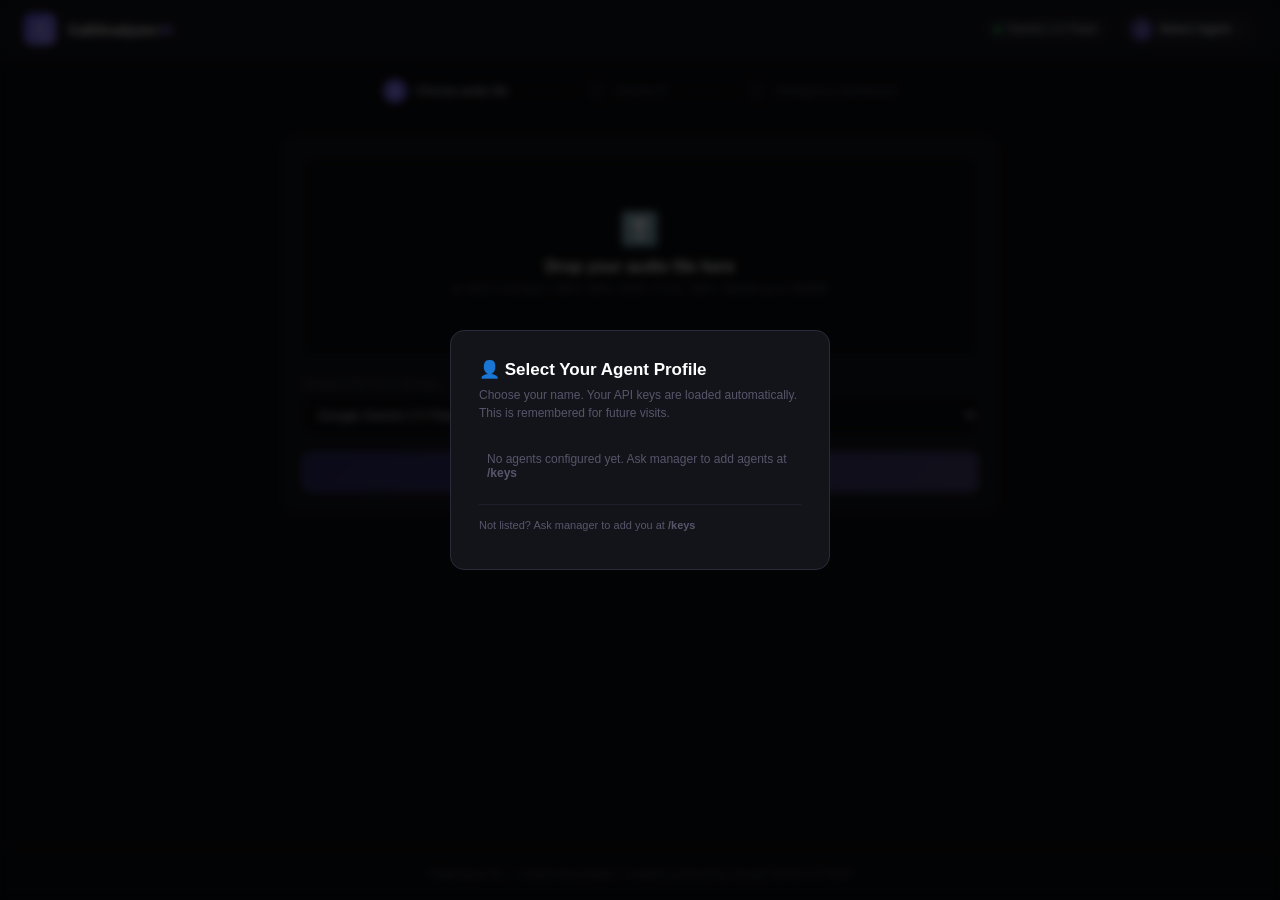
==== commit fded3366: "Add agent-aware UI and key resolution in api_analyze" ====
--- a/templates/index.html
+++ b/templates/index.html
@@ -1,696 +1,767 @@
 <!DOCTYPE html>
 <html lang="en">
 <head>
-    <meta charset="UTF-8">
-    <meta name="viewport" content="width=device-width, initial-scale=1.0">
-    <title>Call Analyzer — AI-Powered Call Intelligence</title>
-    <meta name="description" content="Upload call recordings and get instant AI-powered transcription and analysis with structured insights, sentiment detection, and action items.">
-    <link rel="preconnect" href="https://fonts.googleapis.com">
-    <link rel="preconnect" href="https://fonts.gstatic.com" crossorigin>
-    <link href="https://fonts.googleapis.com/css2?family=Inter:wght@300;400;500;600;700;800;900&family=JetBrains+Mono:wght@400;500&display=swap" rel="stylesheet">
-    <link rel="stylesheet" href="/static/css/style.css">
+  <meta charset="UTF-8" />
+  <meta name="viewport" content="width=device-width, initial-scale=1.0" />
+  <title>CallAnalyzer AI</title>
+  <style>
+    *, *::before, *::after { box-sizing: border-box; margin: 0; padding: 0; }
+
+    :root {
+      --bg:       #0b0c10;
+      --surface:  #13141a;
+      --surface2: #1a1b23;
+      --border:   #1e1f2a;
+      --border2:  #2a2b3a;
+      --text:     #dddde8;
+      --muted:    #55566a;
+      --accent:   #7c6af7;
+      --accent2:  #9b8bff;
+      --green:    #3ecf6a;
+      --red:      #f05050;
+      --yellow:   #f5a623;
+      --mono:     'JetBrains Mono', 'Fira Mono', monospace;
+    }
+
+    body {
+      background: var(--bg);
+      color: var(--text);
+      font-family: -apple-system, BlinkMacSystemFont, 'Inter', 'Segoe UI', sans-serif;
+      font-size: 14px;
+      min-height: 100vh;
+      display: flex; flex-direction: column;
+    }
+
+    /* ── Topbar ── */
+    .topbar {
+      display: flex; align-items: center; gap: 12px;
+      padding: 12px 24px;
+      border-bottom: 1px solid var(--border);
+      background: var(--surface);
+      position: sticky; top: 0; z-index: 50;
+    }
+    .topbar-logo {
+      width: 32px; height: 32px; border-radius: 8px;
+      background: linear-gradient(135deg, #6052e8, #9b8bff);
+      display: grid; place-items: center; font-size: 16px; flex-shrink: 0;
+    }
+    .topbar-name { font-size: 15px; font-weight: 700; color: #fff; }
+    .topbar-name span { color: var(--accent2); }
+
+    .topbar-right { margin-left: auto; display: flex; align-items: center; gap: 10px; }
+
+    /* Agent pill in topbar */
+    .agent-pill {
+      display: flex; align-items: center; gap: 7px;
+      background: var(--surface2); border: 1px solid var(--border2);
+      border-radius: 20px; padding: 5px 12px 5px 8px; cursor: pointer;
+      transition: border-color .18s;
+    }
+    .agent-pill:hover { border-color: var(--accent); }
+    .agent-pill-avatar {
+      width: 22px; height: 22px; border-radius: 50%;
+      background: linear-gradient(135deg, #3a3060, #7c6af7);
+      display: grid; place-items: center;
+      font-size: 10px; font-weight: 700; color: #fff; flex-shrink: 0;
+    }
+    .agent-pill-name { font-size: 12px; font-weight: 600; color: var(--text); }
+    .agent-pill-caret { font-size: 10px; color: var(--muted); }
+
+    .model-badge {
+      display: flex; align-items: center; gap: 6px;
+      background: var(--surface2); border: 1px solid var(--border);
+      border-radius: 20px; padding: 5px 12px;
+      font-size: 12px; color: var(--text);
+    }
+    .model-badge-dot {
+      width: 7px; height: 7px; border-radius: 50%;
+      background: var(--green); flex-shrink: 0;
+    }
+
+    /* ── Steps ── */
+    .steps-bar {
+      display: flex; align-items: center; justify-content: center;
+      gap: 0; padding: 20px 24px 0;
+    }
+    .step {
+      display: flex; align-items: center; gap: 8px;
+      font-size: 12px; color: var(--muted);
+    }
+    .step-num {
+      width: 24px; height: 24px; border-radius: 50%;
+      border: 1px solid var(--border2);
+      display: grid; place-items: center;
+      font-size: 11px; font-weight: 600;
+      flex-shrink: 0;
+    }
+    .step.active { color: var(--text); }
+    .step.active .step-num {
+      background: var(--accent); border-color: var(--accent); color: #fff;
+    }
+    .step.done .step-num {
+      background: rgba(62,207,106,.15); border-color: var(--green); color: var(--green);
+    }
+    .step.done { color: var(--green); }
+    .step-line {
+      width: 60px; height: 1px; background: var(--border2); margin: 0 8px;
+    }
+
+    /* ── Main ── */
+    .main {
+      flex: 1; display: flex; flex-direction: column;
+      align-items: center; padding: 32px 16px 48px;
+    }
+
+    .card {
+      width: 100%; max-width: 720px;
+      background: var(--surface);
+      border: 1px solid var(--border);
+      border-radius: 14px;
+      overflow: hidden;
+    }
+
+    /* ── Upload zone ── */
+    .upload-zone {
+      border: 2px dashed var(--border2);
+      border-radius: 10px; margin: 20px;
+      padding: 52px 20px; text-align: center;
+      cursor: pointer; transition: all .2s;
+      background: var(--bg);
+    }
+    .upload-zone:hover, .upload-zone.drag { border-color: var(--accent); background: rgba(124,106,247,.04); }
+    .upload-zone.has-file { border-color: var(--green); border-style: solid; background: rgba(62,207,106,.04); }
+    .upload-icon { font-size: 32px; margin-bottom: 10px; }
+    .upload-title { font-size: 16px; font-weight: 600; color: #fff; margin-bottom: 6px; }
+    .upload-sub { font-size: 12px; color: var(--muted); }
+    .upload-file-name {
+      font-size: 13px; font-weight: 600; color: var(--green);
+      font-family: var(--mono); margin-top: 8px;
+    }
+    #fileInput { display: none; }
+
+    /* ── Model select ── */
+    .card-body { padding: 0 20px 20px; }
+    .field-label {
+      font-size: 11px; text-transform: uppercase; letter-spacing: .5px;
+      color: var(--muted); margin-bottom: 6px;
+    }
+    select {
+      width: 100%; background: var(--bg);
+      border: 1px solid var(--border2); border-radius: 8px;
+      color: var(--text); font-size: 13px;
+      padding: 10px 12px; outline: none;
+      transition: border-color .18s; cursor: pointer;
+    }
+    select:focus { border-color: var(--accent); }
+    select option { background: var(--surface); }
+
+    /* ── Generate button ── */
+    .btn-generate {
+      width: 100%; margin-top: 16px; padding: 13px;
+      background: linear-gradient(135deg, #6052e8, #9b8bff);
+      color: #fff; border: none; border-radius: 9px;
+      font-size: 14px; font-weight: 600; cursor: pointer;
+      transition: opacity .18s; display: flex;
+      align-items: center; justify-content: center; gap: 8px;
+    }
+    .btn-generate:hover:not(:disabled) { opacity: .88; }
+    .btn-generate:disabled { opacity: .35; cursor: default; }
+
+    /* ── Agent warning (no agent selected) ── */
+    .no-agent-warn {
+      margin: 0 20px 16px;
+      padding: 10px 14px; border-radius: 8px;
+      background: rgba(245,166,35,.08);
+      border: 1px solid rgba(245,166,35,.25);
+      font-size: 12px; color: var(--yellow);
+      display: none;
+    }
+    .no-agent-warn.show { display: flex; align-items: center; gap: 8px; }
+
+    /* ── Progress ── */
+    .progress-wrap {
+      margin: 0 20px 16px; display: none;
+    }
+    .progress-wrap.show { display: block; }
+    .progress-bar-bg {
+      height: 4px; background: var(--border2); border-radius: 2px; overflow: hidden;
+    }
+    .progress-bar-fill {
+      height: 100%; background: linear-gradient(90deg, #6052e8, #9b8bff);
+      border-radius: 2px; width: 0%; transition: width .4s ease;
+      animation: shimmer 1.5s infinite;
+    }
+    @keyframes shimmer {
+      0%   { opacity: 1; }
+      50%  { opacity: .6; }
+      100% { opacity: 1; }
+    }
+    .progress-label {
+      font-size: 11px; color: var(--muted); margin-top: 6px; text-align: center;
+    }
+
+    /* ── Error ── */
+    .error-box {
+      margin: 0 20px 16px; padding: 12px 14px; border-radius: 8px;
+      background: rgba(240,80,80,.08); border: 1px solid rgba(240,80,80,.25);
+      font-size: 12px; color: var(--red); display: none;
+    }
+    .error-box.show { display: block; }
+
+    /* ── Report ── */
+    .report-wrap {
+      margin-top: 24px; width: 100%; max-width: 720px;
+      display: none;
+    }
+    .report-wrap.show { display: block; }
+
+    .report-header {
+      background: var(--surface); border: 1px solid var(--border);
+      border-radius: 14px 14px 0 0; padding: 16px 20px;
+      display: flex; align-items: center; gap: 12px;
+    }
+    .report-title { font-size: 16px; font-weight: 700; color: #fff; flex: 1; }
+    .report-agent-tag {
+      font-size: 11px; padding: 3px 10px; border-radius: 20px;
+      background: rgba(124,106,247,.15); color: var(--accent2);
+      border: 1px solid rgba(124,106,247,.3); font-weight: 600;
+    }
+
+    .report-grid {
+      background: var(--surface); border: 1px solid var(--border);
+      border-top: none; border-radius: 0 0 14px 14px;
+      padding: 20px; display: grid; gap: 16px;
+    }
+
+    .report-section {
+      background: var(--bg); border: 1px solid var(--border);
+      border-radius: 10px; padding: 14px 16px;
+    }
+    .report-section-title {
+      font-size: 10px; text-transform: uppercase; letter-spacing: .7px;
+      font-weight: 700; color: var(--muted); margin-bottom: 10px;
+    }
+    .report-text { font-size: 13px; line-height: 1.65; color: var(--text); }
+
+    .kv-grid { display: grid; grid-template-columns: 1fr 1fr; gap: 8px; }
+    .kv-item { background: var(--surface2); border-radius: 7px; padding: 10px 12px; }
+    .kv-label { font-size: 10px; text-transform: uppercase; letter-spacing: .4px; color: var(--muted); margin-bottom: 3px; }
+    .kv-value { font-size: 13px; color: var(--text); font-weight: 500; }
+
+    .pill-list { display: flex; flex-wrap: wrap; gap: 6px; }
+    .pill {
+      font-size: 11px; padding: 3px 10px; border-radius: 20px;
+      background: var(--surface2); border: 1px solid var(--border2); color: var(--text);
+    }
+    .pill.red   { background: rgba(240,80,80,.1);  border-color: rgba(240,80,80,.25);  color: var(--red); }
+    .pill.yellow{ background: rgba(245,166,35,.1); border-color: rgba(245,166,35,.25); color: var(--yellow); }
+    .pill.green { background: rgba(62,207,106,.1); border-color: rgba(62,207,106,.25); color: var(--green); }
+
+    .alert-item {
+      padding: 10px 12px; border-radius: 8px; margin-bottom: 6px;
+      background: rgba(240,80,80,.07); border: 1px solid rgba(240,80,80,.2);
+      font-size: 12px; color: var(--red); line-height: 1.5;
+    }
+    .flag-item {
+      padding: 8px 12px; border-radius: 7px; margin-bottom: 6px;
+      background: rgba(245,166,35,.06); border: 1px solid rgba(245,166,35,.18);
+      font-size: 12px; color: var(--yellow); line-height: 1.5;
+    }
+
+    .commit-row {
+      display: flex; gap: 10px; padding: 8px 10px; border-radius: 7px;
+      background: var(--surface2); margin-bottom: 6px; font-size: 12px;
+    }
+    .commit-by { font-weight: 700; color: var(--accent2); min-width: 70px; }
+    .commit-text { color: var(--text); line-height: 1.5; }
+
+    .action-row {
+      display: flex; gap: 10px; align-items: flex-start;
+      padding: 8px 10px; border-radius: 7px;
+      background: var(--surface2); margin-bottom: 6px; font-size: 12px;
+    }
+    .urgency-badge {
+      font-size: 10px; font-weight: 700; padding: 2px 7px; border-radius: 12px; flex-shrink: 0;
+    }
+    .urgency-Immediate { background: rgba(240,80,80,.15); color: var(--red); }
+    .urgency-Soon      { background: rgba(245,166,35,.15); color: var(--yellow); }
+    .urgency-Whenever  { background: rgba(62,207,106,.1);  color: var(--green); }
+
+    .tone-chip {
+      display: inline-block; font-size: 12px; font-weight: 600;
+      padding: 4px 14px; border-radius: 20px;
+    }
+    .tone-Positive   { background: rgba(62,207,106,.12); color: var(--green); }
+    .tone-Productive { background: rgba(62,207,106,.12); color: var(--green); }
+    .tone-Neutral    { background: rgba(124,106,247,.12); color: var(--accent2); }
+    .tone-Tense      { background: rgba(245,166,35,.12);  color: var(--yellow); }
+    .tone-Frustrated { background: rgba(240,80,80,.12);   color: var(--red); }
+
+    /* ── Transcript toggle ── */
+    .transcript-toggle {
+      background: none; border: 1px solid var(--border2); border-radius: 7px;
+      color: var(--muted); font-size: 12px; padding: 6px 12px; cursor: pointer;
+      margin-bottom: 10px; transition: all .15s;
+    }
+    .transcript-toggle:hover { border-color: var(--accent); color: var(--accent2); }
+    .transcript-text {
+      font-family: var(--mono); font-size: 11px; color: var(--muted);
+      line-height: 1.7; max-height: 220px; overflow-y: auto;
+      padding: 12px; background: var(--surface2); border-radius: 7px;
+      border: 1px solid var(--border); display: none;
+    }
+    .transcript-text.show { display: block; }
+
+    /* ── Agent select modal ── */
+    .modal-overlay {
+      position: fixed; inset: 0; background: rgba(0,0,0,.75);
+      display: flex; align-items: center; justify-content: center;
+      z-index: 100; backdrop-filter: blur(4px);
+    }
+    .modal-overlay.hidden { display: none; }
+    .modal {
+      background: var(--surface); border: 1px solid var(--border2);
+      border-radius: 14px; padding: 28px; width: 380px; max-width: 95vw;
+    }
+    .modal-title { font-size: 17px; font-weight: 700; color: #fff; margin-bottom: 6px; }
+    .modal-sub   { font-size: 12px; color: var(--muted); margin-bottom: 22px; line-height: 1.5; }
+
+    .agent-select-list { display: flex; flex-direction: column; gap: 8px; margin-bottom: 16px; }
+    .agent-btn {
+      display: flex; align-items: center; gap: 12px;
+      padding: 12px 16px; border-radius: 9px;
+      background: var(--bg); border: 1px solid var(--border2);
+      cursor: pointer; transition: all .15s; text-align: left;
+    }
+    .agent-btn:hover { border-color: var(--accent); background: rgba(124,106,247,.06); }
+    .agent-btn-avatar {
+      width: 36px; height: 36px; border-radius: 50%;
+      background: linear-gradient(135deg, #3a3060, #7c6af7);
+      display: grid; place-items: center;
+      font-size: 14px; font-weight: 700; color: #fff; flex-shrink: 0;
+    }
+    .agent-btn-name { font-size: 14px; font-weight: 600; color: #fff; }
+    .agent-btn-status { font-size: 11px; color: var(--muted); margin-top: 1px; }
+    .agent-btn-status.ok { color: var(--green); }
+    .agent-btn-status.warn { color: var(--yellow); }
+
+    .modal-divider { border: none; border-top: 1px solid var(--border); margin: 14px 0; }
+    .modal-sub-text { font-size: 11px; color: var(--muted); margin-bottom: 10px; }
+
+    /* Footer */
+    .footer {
+      text-align: center; padding: 20px;
+      font-size: 11px; color: var(--muted); border-top: 1px solid var(--border);
+    }
+  </style>
 </head>
-<body data-agent-id="{{ agent_id or '' }}">
-    <script>
-        // If loaded via /agent/ route, suppress API key modal
-        const agentId = document.body.dataset.agentId
-        if (agentId) {
-            // Hide settings/key button
-            window.addEventListener('DOMContentLoaded', () => {
-                const settingsBtn = document.getElementById('settings-btn')
-                if (settingsBtn) settingsBtn.style.display = 'none'
-            });
-        }
-    </script>
-
-
-    <!-- Animated background -->
-    <div class="bg-grid"></div>
-    <div class="bg-glow bg-glow-1"></div>
-    <div class="bg-glow bg-glow-2"></div>
-    <div class="bg-glow bg-glow-3"></div>
-
-    <!-- Header -->
-    <header class="header" id="header">
-        <div class="header-inner">
-            <div class="logo">
-                <div class="logo-icon">
-                    <svg width="28" height="28" viewBox="0 0 24 24" fill="none" stroke="currentColor" stroke-width="2" stroke-linecap="round" stroke-linejoin="round">
-                        <path d="M12 1a3 3 0 0 0-3 3v8a3 3 0 0 0 6 0V4a3 3 0 0 0-3-3z"/>
-                        <path d="M19 10v2a7 7 0 0 1-14 0v-2"/>
-                        <line x1="12" y1="19" x2="12" y2="23"/>
-                        <line x1="8" y1="23" x2="16" y2="23"/>
-                    </svg>
-                </div>
-                <span class="logo-text">CallAnalyzer<span class="logo-ai">AI</span></span>
-            </div>
-            <div class="header-actions">
-                <div class="header-badge">
-                    <span class="badge-dot"></span>
-                    Gemini 2.5 Flash
-                </div>
-                <button class="settings-btn" id="settings-btn" title="Configure API Key">
-                    <svg width="20" height="20" viewBox="0 0 24 24" fill="none" stroke="currentColor" stroke-width="2" stroke-linecap="round" stroke-linejoin="round">
-                        <circle cx="12" cy="12" r="3"/>
-                        <path d="M19.4 15a1.65 1.65 0 0 0 .33 1.82l.06.06a2 2 0 1 1-2.83 2.83l-.06-.06a1.65 1.65 0 0 0-1.82-.33 1.65 1.65 0 0 0-1 1.51V21a2 2 0 0 1-4 0v-.09A1.65 1.65 0 0 0 9 19.4a1.65 1.65 0 0 0-1.82.33l-.06.06a2 2 0 1 1-2.83-2.83l.06-.06a1.65 1.65 0 0 0 .33-1.82 1.65 1.65 0 0 0-1.51-1H3a2 2 0 0 1 0-4h.09A1.65 1.65 0 0 0 4.6 9a1.65 1.65 0 0 0-.33-1.82l-.06-.06a2 2 0 1 1 2.83-2.83l.06.06a1.65 1.65 0 0 0 1.82.33H9a1.65 1.65 0 0 0 1-1.51V3a2 2 0 0 1 4 0v.09a1.65 1.65 0 0 0 1 1.51 1.65 1.65 0 0 0 1.82-.33l.06-.06a2 2 0 1 1 2.83 2.83l-.06.06a1.65 1.65 0 0 0-.33 1.82V9a1.65 1.65 0 0 0 1.51 1H21a2 2 0 0 1 0 4h-.09a1.65 1.65 0 0 0-1.51 1z"/>
-                    </svg>
-                </button>
-            </div>
-        </div>
-    </header>
-
-    <!-- Hero Section -->
-    <section class="hero" id="hero">
-        <div class="hero-content">
-            <div class="hero-tag">
-                <svg width="16" height="16" viewBox="0 0 24 24" fill="none" stroke="currentColor" stroke-width="2"><polygon points="13 2 3 14 12 14 11 22 21 10 12 10"/></svg>
-                AI-Powered Call Intelligence
-            </div>
-            <h1 class="hero-title">
-                Turn every call into<br>
-                <span class="gradient-text">actionable insights</span>
-            </h1>
-            <p class="hero-subtitle">
-                Upload a call recording. Get an instant AI-generated transcript and a structured 
-                intelligence report — sentiment, decisions, red alerts, action items, and more.
-            </p>
-        </div>
-    </section>
-
-    <!-- Pipeline Steps Indicator -->
-    <section class="pipeline-section" id="pipeline-section">
-        <div class="pipeline-steps">
-            <div class="pipeline-step active" id="step-upload">
-                <div class="step-number">1</div>
-                <div class="step-info">
-                    <div class="step-label">Upload</div>
-                    <div class="step-desc">Choose audio file</div>
-                </div>
-            </div>
-            <div class="pipeline-connector" id="connector-1"></div>
-            <div class="pipeline-step" id="step-transcribe">
-                <div class="step-number">2</div>
-                <div class="step-info">
-                    <div class="step-label">Process</div>
-                    <div class="step-desc">Gemini AI</div>
-                </div>
-            </div>
-            <div class="pipeline-connector" id="connector-2"></div>
-            <div class="pipeline-step" id="step-report">
-                <div class="step-number">3</div>
-                <div class="step-info">
-                    <div class="step-label">Report</div>
-                    <div class="step-desc">Intelligence dashboard</div>
-                </div>
-            </div>
-        </div>
-    </section>
-
-    <!-- Upload Section -->
-    <section class="upload-section" id="upload-section">
-        <div class="upload-card" id="upload-card">
-            <div class="dropzone" id="dropzone">
-                <div class="dropzone-icon">
-                    <svg width="48" height="48" viewBox="0 0 24 24" fill="none" stroke="currentColor" stroke-width="1.5" stroke-linecap="round" stroke-linejoin="round">
-                        <path d="M21 15v4a2 2 0 0 1-2 2H5a2 2 0 0 1-2-2v-4"/>
-                        <polyline points="17 8 12 3 7 8"/>
-                        <line x1="12" y1="3" x2="12" y2="15"/>
-                    </svg>
-                </div>
-                <h3 class="dropzone-title">Drop your audio file here</h3>
-                <p class="dropzone-hint">or click to browse • MP3, WAV, OGG, FLAC, M4A, WebM up to 100MB</p>
-                <input type="file" id="file-input" accept=".mp3,.wav,.ogg,.flac,.webm,.m4a,.aac,.wma" hidden>
-            </div>
-
-            <!-- File Preview -->
-            <div class="file-preview hidden" id="file-preview">
-                <div class="file-icon">
-                    <svg width="24" height="24" viewBox="0 0 24 24" fill="none" stroke="currentColor" stroke-width="2" stroke-linecap="round" stroke-linejoin="round">
-                        <path d="M9 18V5l12-2v13"/>
-                        <circle cx="6" cy="18" r="3"/>
-                        <circle cx="18" cy="16" r="3"/>
-                    </svg>
-                </div>
-                <div class="file-details">
-                    <span class="file-name" id="file-name">audio.mp3</span>
-                    <span class="file-size" id="file-size">2.4 MB</span>
-                </div>
-                <button class="file-remove" id="file-remove" title="Remove file">
-                    <svg width="18" height="18" viewBox="0 0 24 24" fill="none" stroke="currentColor" stroke-width="2"><line x1="18" y1="6" x2="6" y2="18"/><line x1="6" y1="6" x2="18" y2="18"/></svg>
-                </button>
-            </div>
-
-            <!-- Model Selection dropdown -->
-            <div class="model-select-container">
-                <label for="model-select" class="model-select-label">Transcription Model</label>
-                <div class="model-select-wrapper">
-                    <select id="model-select" class="model-select">
-                        <option value="gemini">Google Gemini 2.5 Flash</option>
-                        <option value="sarvam">Sarvam AI (Saaras v3)</option>
-                        <option value="speechmatics">Speechmatics (Enhanced)</option>
-                    </select>
-
-                </div>
-            </div>
-
-            <!-- Generate Button -->
-            <button class="generate-btn" id="generate-btn" disabled>
-                <svg width="20" height="20" viewBox="0 0 24 24" fill="none" stroke="currentColor" stroke-width="2" stroke-linecap="round" stroke-linejoin="round">
-                    <polygon points="13 2 3 14 12 14 11 22 21 10 12 10"/>
-                </svg>
-                Generate Report
-            </button>
-        </div>
-    </section>
-
-    <!-- Processing Overlay -->
-    <section class="processing-section hidden" id="processing-section">
-        <div class="processing-card">
-            <div class="processing-spinner">
-                <div class="spinner-ring"></div>
-                <div class="spinner-ring inner"></div>
-            </div>
-            <h3 class="processing-title" id="processing-title">Sending to Gemini...</h3>
-            <p class="processing-desc" id="processing-desc">Uploading file and transcribing audio using Gemini AI. This may take 10–60 seconds depending on length.</p>
-            <div class="processing-progress">
-                <div class="progress-bar" id="progress-bar"></div>
-            </div>
-        </div>
-    </section>
-
-    <!-- Error Display -->
-    <section class="error-section hidden" id="error-section">
-        <div class="error-card">
-            <div class="error-icon">
-                <svg width="32" height="32" viewBox="0 0 24 24" fill="none" stroke="currentColor" stroke-width="2">
-                    <circle cx="12" cy="12" r="10"/><line x1="15" y1="9" x2="9" y2="15"/><line x1="9" y1="9" x2="15" y2="15"/>
-                </svg>
-            </div>
-            <h3 class="error-title">Something went wrong</h3>
-            <p class="error-message" id="error-message">An unknown error occurred.</p>
-            <button class="retry-btn" id="retry-btn">
-                <svg width="18" height="18" viewBox="0 0 24 24" fill="none" stroke="currentColor" stroke-width="2"><polyline points="23 4 23 10 17 10"/><path d="M20.49 15a9 9 0 1 1-2.12-9.36L23 10"/></svg>
-                Try Again
-            </button>
-        </div>
-    </section>
-
-    <!-- Results Section -->
-    <section class="results-section hidden" id="results-section">
-
-        <!-- Transcript Panel -->
-        <div class="result-panel transcript-panel" id="transcript-panel">
-            <div class="panel-header">
-                <div class="panel-title-group">
-                    <div class="panel-icon transcript-icon">
-                        <svg width="20" height="20" viewBox="0 0 24 24" fill="none" stroke="currentColor" stroke-width="2"><path d="M14 2H6a2 2 0 0 0-2 2v16a2 2 0 0 0 2 2h12a2 2 0 0 0 2-2V8z"/><polyline points="14 2 14 8 20 8"/><line x1="16" y1="13" x2="8" y2="13"/><line x1="16" y1="17" x2="8" y2="17"/><polyline points="10 9 9 9 8 9"/></svg>
-                    </div>
-                    <h2 class="panel-title">Transcript</h2>
-                    <span class="panel-badge" id="transcript-badge">Gemini 2.5 Flash</span>
-                </div>
-                <button class="copy-btn" id="copy-transcript-btn" title="Copy transcript">
-                    <svg width="18" height="18" viewBox="0 0 24 24" fill="none" stroke="currentColor" stroke-width="2"><rect x="9" y="9" width="13" height="13" rx="2" ry="2"/><path d="M5 15H4a2 2 0 0 1-2-2V4a2 2 0 0 1 2-2h9a2 2 0 0 1 2 2v1"/></svg>
-                    Copy
-                </button>
-            </div>
-            <div class="panel-body">
-                <div class="transcript-text" id="transcript-text"></div>
-            </div>
-        </div>
-
-        <!-- Report Panel -->
-        <div class="result-panel report-panel" id="report-panel">
-            <div class="panel-header">
-                <div class="panel-title-group">
-                    <div class="panel-icon report-icon">
-                        <svg width="20" height="20" viewBox="0 0 24 24" fill="none" stroke="currentColor" stroke-width="2"><path d="M22 12h-4l-3 9L9 3l-3 9H2"/></svg>
-                    </div>
-                    <h2 class="panel-title">Call Intelligence Report</h2>
-                    <span class="panel-badge report-badge">Gemini AI</span>
-                </div>
-                <button class="copy-btn" id="copy-report-btn" title="Copy report JSON">
-                    <svg width="18" height="18" viewBox="0 0 24 24" fill="none" stroke="currentColor" stroke-width="2"><rect x="9" y="9" width="13" height="13" rx="2" ry="2"/><path d="M5 15H4a2 2 0 0 1-2-2V4a2 2 0 0 1 2-2h9a2 2 0 0 1 2 2v1"/></svg>
-                    Copy JSON
-                </button>
-            </div>
-            <div class="panel-body report-body" id="report-body">
-                <!-- Report cards rendered by JS -->
-            </div>
-        </div>
-
-    </section>
-
-    <!-- Settings Modal -->
-    <div id="apiKeyModal" class="modal hidden">
-      <div class="modal-overlay" id="modal-overlay-new" onclick="closeApiKeyModal()"></div>
-      <div class="modal-content">
-        <div class="modal-header">
-          <h2>Configure API Keys</h2>
-          <button class="close-btn" onclick="closeApiKeyModal()">×</button>
-        </div>
-        
-        <div class="modal-body">
-          <!-- Agent Name Select Dropdown -->
-          <div class="form-group">
-            <label for="agentSelect">Select Agent Name</label>
-            <select id="agentSelect" onchange="loadAgentKeys()">
-              <option value="">-- Choose an agent --</option>
-            </select>
-            <small style="color: #888; display: block; margin-top: 4px;">Or type new agent name below</small>
-          </div>
-
-          <!-- Manual Agent Name Input (for new agents) -->
-          <div class="form-group">
-            <label for="agentNameInput">Agent Name (if not in list above)</label>
-            <input 
-              id="agentNameInput" 
-              type="text" 
-              placeholder="e.g. Sonali, Kalyani, Anant"
-              autocomplete="off"
-            />
-          </div>
-
-          <!-- Gemini API Key -->
-          <div class="form-group">
-            <label for="geminiKeyInput">Gemini API Key *</label>
-            <div class="key-input-group">
-              <input 
-                id="geminiKeyInput" 
-                type="password" 
-                placeholder="AIza..."
-                autocomplete="off"
-              />
-              <button type="button" class="toggle-btn" onclick="toggleKeyVisibility('geminiKeyInput')">
-                👁
-              </button>
-            </div>
-          </div>
-
-          <!-- Sarvam AI API Key -->
-          <div class="form-group">
-            <label for="sarvamKeyInput">Sarvam AI API Key (optional)</label>
-            <div class="key-input-group">
-              <input 
-                id="sarvamKeyInput" 
-                type="password" 
-                placeholder="sk_..."
-                autocomplete="off"
-              />
-              <button type="button" class="toggle-btn" onclick="toggleKeyVisibility('sarvamKeyInput')">
-                👁
-              </button>
-            </div>
-          </div>
-
-          <!-- Speechmatics API Key -->
-          <div class="form-group">
-            <label for="speechmaticsKeyInput">Speechmatics API Key (optional)</label>
-            <div class="key-input-group">
-              <input 
-                id="speechmaticsKeyInput" 
-                type="password" 
-                placeholder="Speechmatics API Key..."
-                autocomplete="off"
-              />
-              <button type="button" class="toggle-btn" onclick="toggleKeyVisibility('speechmaticsKeyInput')">
-                👁
-              </button>
-            </div>
-          </div>
-
-          <small style="color: #999; display: block; margin-top: 10px;">
-            * Gemini API Key is required. Other keys are optional based on your transcription model choice.
-          </small>
-        </div>
-
-        <div class="modal-footer">
-          <button class="btn-cancel" onclick="closeApiKeyModal()">Cancel</button>
-          <button class="btn-save" onclick="saveApiKeys()">Save Keys</button>
-        </div>
+<body>
+
+  <!-- ── Topbar ── -->
+  <header class="topbar">
+    <div class="topbar-logo">🎙</div>
+    <div class="topbar-name">CallAnalyzer<span>AI</span></div>
+    <div class="topbar-right">
+      <div class="model-badge">
+        <div class="model-badge-dot"></div>
+        Gemini 2.5 Flash
+      </div>
+      <!-- Agent pill — click to switch agent -->
+      <div class="agent-pill" id="agentPill" onclick="showAgentModal()" title="Switch agent">
+        <div class="agent-pill-avatar" id="pillAvatar">?</div>
+        <span class="agent-pill-name" id="pillName">Select Agent</span>
+        <span class="agent-pill-caret">▾</span>
       </div>
     </div>
-
-    <style>
-    /* Modal Styles override/extensions */
-    #apiKeyModal {
-      display: none;
-      position: fixed;
-      top: 0;
-      left: 0;
-      width: 100%;
-      height: 100%;
-      background: rgba(0, 0, 0, 0.7);
-      z-index: 1000;
-      align-items: center;
-      justify-content: center;
-    }
-
-    #apiKeyModal.hidden {
-      display: none;
-    }
-
-    #apiKeyModal:not(.hidden) {
-      display: flex;
-    }
-
-    #apiKeyModal .modal-content {
-      background: #1a1a1f;
-      border-radius: 12px;
-      width: 90%;
-      max-width: 500px;
-      max-height: 85vh;
-      overflow-y: auto;
-      box-shadow: 0 20px 60px rgba(0, 0, 0, 0.8);
-      border: 1px solid #2a2a35;
-    }
-
-    #apiKeyModal .modal-header {
-      display: flex;
-      justify-content: space-between;
-      align-items: center;
-      padding: 20px;
-      border-bottom: 1px solid #2a2a35;
-    }
-
-    #apiKeyModal .modal-header h2 {
-      margin: 0;
-      color: #fff;
-      font-size: 18px;
-    }
-
-    #apiKeyModal .close-btn {
-      background: none;
-      border: none;
-      color: #666;
-      font-size: 28px;
-      cursor: pointer;
-      padding: 0;
-      width: 32px;
-      height: 32px;
-      display: flex;
-      align-items: center;
-      justify-content: center;
-      border-radius: 6px;
-      transition: all 0.2s;
-    }
-
-    #apiKeyModal .close-btn:hover {
-      background: #2a2a35;
-      color: #fff;
-    }
-
-    #apiKeyModal .modal-body {
-      padding: 20px;
-    }
-
-    #apiKeyModal .modal-footer {
-      display: flex;
-      gap: 12px;
-      padding: 20px;
-      border-top: 1px solid #2a2a35;
-      justify-content: flex-end;
-    }
-
-    #apiKeyModal .form-group {
-      margin-bottom: 16px;
-    }
-
-    #apiKeyModal .form-group label {
-      display: block;
-      margin-bottom: 6px;
-      font-size: 12px;
-      font-weight: 600;
-      color: #aaa;
-      text-transform: uppercase;
-      letter-spacing: 0.5px;
-    }
-
-    #apiKeyModal .form-group input,
-    #apiKeyModal .form-group select {
-      width: 100%;
-      padding: 10px 12px;
-      background: #0f0f12;
-      border: 1px solid #2a2a35;
-      border-radius: 8px;
-      color: #e0e0e0;
-      font-size: 13px;
-      font-family: 'Monaco', 'Menlo', 'Courier New', monospace;
-      outline: none;
-      transition: border-color 0.2s;
-    }
-
-    #apiKeyModal .form-group input:focus,
-    #apiKeyModal .form-group select:focus {
-      border-color: #6366f1;
-      box-shadow: 0 0 0 3px rgba(99, 102, 241, 0.1);
-    }
-
-    #apiKeyModal .form-group input::placeholder {
-      color: #333;
-    }
-
-    #apiKeyModal .key-input-group {
-      display: flex;
-      gap: 8px;
-      align-items: stretch;
-    }
-
-    #apiKeyModal .key-input-group input {
-      flex: 1;
-      margin: 0;
-    }
-
-    #apiKeyModal .toggle-btn {
-      padding: 10px 12px;
-      background: #0f0f12;
-      border: 1px solid #2a2a35;
-      border-radius: 8px;
-      color: #666;
-      cursor: pointer;
-      font-size: 14px;
-      transition: all 0.2s;
-      width: 44px;
-      height: 40px;
-      display: flex;
-      align-items: center;
-      justify-content: center;
-    }
-
-    #apiKeyModal .toggle-btn:hover {
-      border-color: #6366f1;
-      color: #6366f1;
-    }
-
-    #apiKeyModal .btn-cancel,
-    #apiKeyModal .btn-save {
-      padding: 10px 20px;
-      border: none;
-      border-radius: 8px;
-      font-size: 13px;
-      font-weight: 600;
-      cursor: pointer;
-      transition: all 0.2s;
-      min-width: 100px;
-    }
-
-    #apiKeyModal .btn-cancel {
-      background: #2a2a35;
-      color: #aaa;
-    }
-
-    #apiKeyModal .btn-cancel:hover {
-      background: #3a3a45;
-      color: #fff;
-    }
-
-    #apiKeyModal .btn-save {
-      background: linear-gradient(135deg, #6366f1, #8b5cf6);
-      color: white;
-    }
-
-    #apiKeyModal .btn-save:hover {
-      opacity: 0.9;
-      transform: translateY(-1px);
-      box-shadow: 0 4px 12px rgba(99, 102, 241, 0.4);
-    }
-
-    #apiKeyModal .btn-save:active {
-      transform: translateY(0);
-    }
-
-    #apiKeyModal small {
-      font-size: 12px;
-    }
-    
-    #modal-overlay-new {
-      position: absolute;
-      top: 0;
-      left: 0;
-      width: 100%;
-      height: 100%;
-      background: transparent;
-      z-index: -1;
-    }
-    </style>
-
-    <script>
-    // Load existing agents into the dropdown
-    async function populateAgentDropdown() {
+  </header>
+
+  <!-- ── Steps ── -->
+  <div class="steps-bar" id="stepsBar">
+    <div class="step active" id="step1"><div class="step-num">1</div> Choose audio file</div>
+    <div class="step-line"></div>
+    <div class="step" id="step2"><div class="step-num">2</div> Gemini AI</div>
+    <div class="step-line"></div>
+    <div class="step" id="step3"><div class="step-num">3</div> Intelligence dashboard</div>
+  </div>
+
+  <!-- ── Main ── -->
+  <main class="main">
+
+    <div class="card">
+      <!-- Upload zone -->
+      <div class="upload-zone" id="uploadZone"
+           onclick="document.getElementById('fileInput').click()"
+           ondragover="onDragOver(event)" ondragleave="onDragLeave(event)" ondrop="onDrop(event)">
+        <div class="upload-icon" id="uploadIcon">⬆️</div>
+        <div class="upload-title" id="uploadTitle">Drop your audio file here</div>
+        <div class="upload-sub">or click to browse • MP3, WAV, OGG, FLAC, M4A, WebM up to 200MB</div>
+        <div class="upload-file-name" id="uploadFileName"></div>
+      </div>
+      <input type="file" id="fileInput" accept=".mp3,.wav,.ogg,.flac,.webm,.m4a,.aac,.wma"
+             onchange="onFileSelected(this.files[0])" />
+
+      <!-- No-agent warning -->
+      <div class="no-agent-warn" id="noAgentWarn">
+        ⚠ No agent selected. <a href="#" onclick="showAgentModal();return false" style="color:var(--yellow);text-decoration:underline">Select agent</a> to enable analysis.
+      </div>
+
+      <!-- Progress -->
+      <div class="progress-wrap" id="progressWrap">
+        <div class="progress-bar-bg"><div class="progress-bar-fill" id="progressFill"></div></div>
+        <div class="progress-label" id="progressLabel">Uploading…</div>
+      </div>
+
+      <!-- Error -->
+      <div class="error-box" id="errorBox"></div>
+
+      <div class="card-body">
+        <div class="field-label">Transcription Model</div>
+        <select id="modelSelect">
+          <option value="gemini">Google Gemini 2.5 Flash</option>
+          <option value="sarvam">Sarvam AI — Saaras v3 (Marathi/Hindi)</option>
+          <option value="speechmatics">Speechmatics — Enhanced</option>
+        </select>
+
+        <button class="btn-generate" id="generateBtn" onclick="generate()" disabled>
+          ⚡ Generate Report
+        </button>
+      </div>
+    </div>
+
+    <!-- ── Report ── -->
+    <div class="report-wrap" id="reportWrap">
+      <div class="report-header">
+        <div class="report-title">📊 Call Intelligence Report</div>
+        <div class="report-agent-tag" id="reportAgentTag"></div>
+      </div>
+      <div class="report-grid" id="reportGrid"></div>
+    </div>
+
+  </main>
+
+  <footer class="footer">
+    CallAnalyzer AI — Unified transcription + analysis powered by Google Gemini 2.5 Flash
+  </footer>
+
+  <!-- ── Agent Select Modal ── -->
+  <div class="modal-overlay" id="agentModal">
+    <div class="modal">
+      <div class="modal-title">👤 Select Your Agent Profile</div>
+      <div class="modal-sub">Choose your name. Your API keys are loaded automatically. This is remembered for future visits.</div>
+      <div class="agent-select-list" id="agentSelectList">
+        <div style="font-size:12px;color:var(--muted);padding:8px">Loading agents…</div>
+      </div>
+      <hr class="modal-divider" />
+      <div class="modal-sub-text">Not listed? Ask manager to add you at <strong>/keys</strong></div>
+    </div>
+  </div>
+
+  <script>
+    // ── State ──────────────────────────────────────────────────────────────────
+    let selectedFile = null
+    let currentAgent = localStorage.getItem('cb_agent') || null
+    let agentList    = {}  // { name: { gemini, sarvam } }
+
+    // ── Boot ───────────────────────────────────────────────────────────────────
+    async function boot() {
+      await fetchAgents()
+      if (!currentAgent || !agentList[currentAgent]) {
+        // No agent remembered or agent was deleted — force selection
+        showAgentModal()
+      } else {
+        updatePill(currentAgent)
+        document.getElementById('agentModal').classList.add('hidden')
+      }
+    }
+
+    async function fetchAgents() {
       try {
-        const res = await fetch('/api/agent-keys');
-        const agents = await res.json();
-        const select = document.getElementById('agentSelect');
-        
-        // Clear existing options except the first one
-        while (select.options.length > 1) {
-          select.remove(1);
+        const res = await fetch('/api/agent-keys')
+        agentList = await res.json()
+      } catch(e) {
+        agentList = {}
+      }
+    }
+
+    // ── Agent modal ────────────────────────────────────────────────────────────
+    function showAgentModal() {
+      document.getElementById('agentModal').classList.remove('hidden')
+      renderAgentList()
+    }
+
+    function renderAgentList() {
+      const list = document.getElementById('agentSelectList')
+      const entries = Object.entries(agentList)
+      if (!entries.length) {
+        list.innerHTML = '<div style="font-size:12px;color:var(--muted);padding:8px">No agents configured yet. Ask manager to add agents at <strong>/keys</strong></div>'
+        return
+      }
+      list.innerHTML = entries.map(([name, keys]) => {
+        const hasKey = !!(keys.gemini && keys.gemini.trim())
+        const initials = name.slice(0,2).toUpperCase()
+        const isActive = name === currentAgent
+        return `
+          <button class="agent-btn" onclick="selectAgent('${name}')"
+                  style="${isActive ? 'border-color:var(--accent);background:rgba(124,106,247,.08)' : ''}">
+            <div class="agent-btn-avatar">${initials}</div>
+            <div>
+              <div class="agent-btn-name">${name} ${isActive ? '✓' : ''}</div>
+              <div class="agent-btn-status ${hasKey ? 'ok' : 'warn'}">
+                ${hasKey ? '✓ API key configured' : '⚠ No key — contact manager'}
+              </div>
+            </div>
+          </button>`
+      }).join('')
+    }
+
+    function selectAgent(name) {
+      currentAgent = name
+      localStorage.setItem('cb_agent', name)
+      updatePill(name)
+      document.getElementById('agentModal').classList.add('hidden')
+      // Re-check generate button state
+      checkReady()
+    }
+
+    function updatePill(name) {
+      document.getElementById('pillAvatar').textContent = (name || '?').slice(0,2).toUpperCase()
+      document.getElementById('pillName').textContent   = name || 'Select Agent'
+    }
+
+    // ── File handling ──────────────────────────────────────────────────────────
+    function onFileSelected(file) {
+      if (!file) return
+      selectedFile = file
+      document.getElementById('uploadZone').classList.add('has-file')
+      document.getElementById('uploadIcon').textContent   = '✅'
+      document.getElementById('uploadTitle').textContent  = 'File selected'
+      document.getElementById('uploadFileName').textContent = file.name
+      document.getElementById('errorBox').classList.remove('show')
+      checkReady()
+    }
+
+    function onDragOver(e) {
+      e.preventDefault()
+      document.getElementById('uploadZone').classList.add('drag')
+    }
+    function onDragLeave(e) {
+      document.getElementById('uploadZone').classList.remove('drag')
+    }
+    function onDrop(e) {
+      e.preventDefault()
+      document.getElementById('uploadZone').classList.remove('drag')
+      const file = e.dataTransfer.files[0]
+      if (file) onFileSelected(file)
+    }
+
+    function checkReady() {
+      const hasFile  = !!selectedFile
+      const hasAgent = !!(currentAgent && agentList[currentAgent]?.gemini?.trim())
+      const noWarn   = document.getElementById('noAgentWarn')
+      const btn      = document.getElementById('generateBtn')
+
+      if (!currentAgent) {
+        noWarn.classList.add('show')
+      } else if (!agentList[currentAgent]?.gemini?.trim()) {
+        noWarn.classList.add('show')
+        noWarn.innerHTML = `⚠ <strong>${currentAgent}</strong> has no Gemini key. <a href="/keys" style="color:var(--yellow);text-decoration:underline" target="_blank">Add key at /keys</a>`
+      } else {
+        noWarn.classList.remove('show')
+      }
+
+      btn.disabled = !(hasFile && hasAgent)
+    }
+
+    // ── Steps update ───────────────────────────────────────────────────────────
+    function setStep(n) {
+      for (let i = 1; i <= 3; i++) {
+        const el = document.getElementById(`step${i}`)
+        el.className = 'step' + (i < n ? ' done' : i === n ? ' active' : '')
+        el.querySelector('.step-num').textContent = i < n ? '✓' : i
+      }
+    }
+
+    // ── Generate ───────────────────────────────────────────────────────────────
+    async function generate() {
+      if (!selectedFile || !currentAgent) return
+
+      const btn   = document.getElementById('generateBtn')
+      const prog  = document.getElementById('progressWrap')
+      const fill  = document.getElementById('progressFill')
+      const label = document.getElementById('progressLabel')
+      const errBox= document.getElementById('errorBox')
+      const model = document.getElementById('modelSelect').value
+
+      btn.disabled = true
+      errBox.classList.remove('show')
+      document.getElementById('reportWrap').classList.remove('show')
+      prog.classList.add('show')
+      setStep(2)
+
+      // Animate progress
+      let pct = 5
+      fill.style.width = pct + '%'
+      label.textContent = 'Uploading audio…'
+      const ticker = setInterval(() => {
+        if (pct < 85) { pct += Math.random() * 3; fill.style.width = pct + '%' }
+        if (pct > 30 && pct < 60) label.textContent = 'Transcribing with AI…'
+        if (pct >= 60) label.textContent = 'Analyzing call intelligence…'
+      }, 800)
+
+      try {
+        const fd = new FormData()
+        fd.append('audio', selectedFile)
+        fd.append('transcription_model', model)
+        fd.append('agent_id', currentAgent)  // ← key! resolved server-side
+
+        const res  = await fetch('/api/analyze', { method: 'POST', body: fd })
+        const data = await res.json()
+
+        clearInterval(ticker)
+
+        if (!res.ok || data.error) {
+          fill.style.width = '100%'
+          prog.classList.remove('show')
+          errBox.textContent = data.error || `Server error ${res.status}`
+          errBox.classList.add('show')
+          setStep(1)
+          btn.disabled = false
+          return
         }
-        
-        // Add each agent as an option
-        Object.keys(agents).forEach(agentName => {
-          const option = document.createElement('option');
-          option.value = agentName;
-          option.textContent = agentName;
-          select.appendChild(option);
-        });
-      } catch (error) {
-        console.error('Failed to load agents:', error);
+
+        fill.style.width = '100%'
+        setTimeout(() => { prog.classList.remove('show'); }, 500)
+        setStep(3)
+        renderReport(data, currentAgent)
+
+      } catch(e) {
+        clearInterval(ticker)
+        prog.classList.remove('show')
+        errBox.textContent = 'Network error: ' + e.message
+        errBox.classList.add('show')
+        setStep(1)
+        btn.disabled = false
       }
     }
 
-    // Load keys for selected agent
-    async function loadAgentKeys() {
-      const agentName = document.getElementById('agentSelect').value;
-      if (!agentName) {
-        clearAllKeyInputs();
-        return;
-      }
-
-      try {
-        const res = await fetch('/api/agent-keys');
-        const agents = await res.json();
-        const agent = agents[agentName];
-        
-        if (agent) {
-          document.getElementById('geminiKeyInput').value = agent.gemini || '';
-          document.getElementById('sarvamKeyInput').value = agent.sarvam || '';
-          document.getElementById('speechmaticsKeyInput').value = agent.speechmatics || '';
-          document.getElementById('agentNameInput').value = agentName;
-        }
-      } catch (error) {
-        console.error('Failed to load agent keys:', error);
-      }
-    }
-
-    // Toggle password visibility
-    // Declared outside to avoid conflict or reuse
-    function toggleKeyVisibility(inputId) {
-      const input = document.getElementById(inputId);
-      if (input.type === 'password') {
-        input.type = 'text';
-      } else {
-        input.type = 'password';
-      }
-    }
-
-    // Clear all key inputs
-    function clearAllKeyInputs() {
-      document.getElementById('agentNameInput').value = '';
-      document.getElementById('geminiKeyInput').value = '';
-      document.getElementById('sarvamKeyInput').value = '';
-      document.getElementById('speechmaticsKeyInput').value = '';
-    }
-
-    // Save API Keys
-    async function saveApiKeys() {
-      const agentName = (
-        document.getElementById('agentSelect').value || 
-        document.getElementById('agentNameInput').value
-      ).trim();
-      
-      const geminiKey = document.getElementById('geminiKeyInput').value.trim();
-      const sarvamKey = document.getElementById('sarvamKeyInput').value.trim();
-      const speechmaticsKey = document.getElementById('speechmaticsKeyInput').value.trim();
-
-      if (!agentName) {
-        alert('Please select or enter an agent name');
-        return;
-      }
-
-      if (!geminiKey) {
-        alert('Gemini API Key is required');
-        return;
-      }
-
-      try {
-        const res = await fetch('/api/agent-keys', {
-          method: 'POST',
-          headers: { 'Content-Type': 'application/json' },
-          body: JSON.stringify({
-            agent: agentName,
-            gemini: geminiKey,
-            sarvam: sarvamKey,
-            speechmatics: speechmaticsKey
-          })
-        });
-
-        const data = await res.json();
-        if (data.success) {
-          alert(`✓ Keys saved for ${agentName}`);
-          closeApiKeyModal();
-          populateAgentDropdown();
-        } else {
-          alert('Error: ' + (data.error || 'Failed to save keys'));
-        }
-      } catch (error) {
-        console.error('Save error:', error);
-        alert('Failed to save keys: ' + error.message);
-      }
-    }
-
-    // Open API Key Modal
-    function openApiKeyModal() {
-      const modal = document.getElementById('apiKeyModal');
-      if (modal) {
-        modal.classList.remove('hidden');
-        populateAgentDropdown();
-        clearAllKeyInputs();
-      }
-    }
-
-    // Close API Key Modal
-    function closeApiKeyModal() {
-      const modal = document.getElementById('apiKeyModal');
-      if (modal) {
-        modal.classList.add('hidden');
-      }
-    }
-
-    // Initialize on page load
-    document.addEventListener('DOMContentLoaded', () => {
-      populateAgentDropdown();
-      
-      // Wire up original gear settings icon to open the new modal
-      const settingsBtn = document.getElementById('settings-btn');
-      if (settingsBtn) {
-        // Clone to remove old listener, if any
-        const newSettingsBtn = settingsBtn.cloneNode(true);
-        settingsBtn.parentNode.replaceChild(newSettingsBtn, settingsBtn);
-        newSettingsBtn.addEventListener('click', (e) => {
-          e.preventDefault();
-          openApiKeyModal();
-        });
-      }
-    });
-    </script>
-
-
-    <!-- Footer -->
-    <footer class="footer">
-        <p>CallAnalyzer AI &mdash; Unified transcription + analysis powered by Google Gemini 2.5 Flash</p>
-    </footer>
-
-    <script src="/static/js/app.js"></script>
+    // ── Render report ──────────────────────────────────────────────────────────
+    function renderReport(data, agentName) {
+      const r = data.report || data
+      const wrap = document.getElementById('reportWrap')
+      const grid = document.getElementById('reportGrid')
+
+      document.getElementById('reportAgentTag').textContent = '👤 ' + agentName
+
+      const tone = r.sentiment?.overall_tone || ''
+      const toneClass = 'tone-' + (tone.split('/')[0].trim() || 'Neutral')
+
+      const redAlerts = (r.red_alerts || []).filter(a => a && !a.startsWith('CRITICAL: List'))
+      const redFlags  = (r.red_flags  || []).filter(f => f && f.trim())
+
+      grid.innerHTML = `
+
+        <!-- Overview row -->
+        <div class="kv-grid">
+          <div class="kv-item"><div class="kv-label">Purpose</div><div class="kv-value">${r.call_overview?.purpose || '—'}</div></div>
+          <div class="kv-item"><div class="kv-label">Outcome</div><div class="kv-value">${r.call_overview?.outcome || '—'}</div></div>
+          <div class="kv-item"><div class="kv-label">Language</div><div class="kv-value">${r.call_language || '—'}</div></div>
+          <div class="kv-item"><div class="kv-label">Duration</div><div class="kv-value">${r.call_overview?.duration_estimate || '—'}</div></div>
+        </div>
+
+        <!-- Sentiment -->
+        <div class="report-section">
+          <div class="report-section-title">🎭 Sentiment</div>
+          <div style="display:flex;gap:10px;flex-wrap:wrap;align-items:center">
+            <span class="tone-chip ${toneClass}">${tone || 'Unknown'}</span>
+            <span style="font-size:12px;color:var(--muted)">${r.participants?.person_a || 'Person A'}: <strong style="color:var(--text)">${r.sentiment?.person_a_mood || '—'}</strong></span>
+            <span style="font-size:12px;color:var(--muted)">${r.participants?.person_b || 'Person B'}: <strong style="color:var(--text)">${r.sentiment?.person_b_mood || '—'}</strong></span>
+          </div>
+          ${r.sentiment?.notable_moments && r.sentiment.notable_moments !== 'null'
+            ? `<div style="font-size:12px;color:var(--muted);margin-top:8px">${r.sentiment.notable_moments}</div>` : ''}
+        </div>
+
+        <!-- Summary -->
+        <div class="report-section">
+          <div class="report-section-title">📋 Summary</div>
+          <div class="report-text">${r.full_summary || '—'}</div>
+        </div>
+
+        <!-- Red Alerts -->
+        ${redAlerts.length ? `
+        <div class="report-section">
+          <div class="report-section-title" style="color:var(--red)">🚨 Red Alerts</div>
+          ${redAlerts.map(a => `<div class="alert-item">⚠ ${a}</div>`).join('')}
+        </div>` : ''}
+
+        <!-- Red Flags -->
+        ${redFlags.length ? `
+        <div class="report-section">
+          <div class="report-section-title" style="color:var(--yellow)">🚩 Red Flags</div>
+          ${redFlags.map(f => `<div class="flag-item">${f}</div>`).join('')}
+        </div>` : ''}
+
+        <!-- Action Items -->
+        ${(r.action_items||[]).length ? `
+        <div class="report-section">
+          <div class="report-section-title">✅ Action Items</div>
+          ${(r.action_items||[]).map(a => `
+            <div class="action-row">
+              <span class="urgency-badge urgency-${(a.urgency||'Whenever').split('/')[0].trim()}">${a.urgency||'—'}</span>
+              <div><div style="font-size:12px;color:var(--text)">${a.action||'—'}</div>
+                   <div style="font-size:11px;color:var(--muted);margin-top:2px">Owner: ${a.owner||'—'}</div></div>
+            </div>`).join('')}
+        </div>` : ''}
+
+        <!-- Commitments -->
+        ${(r.commitments||[]).length ? `
+        <div class="report-section">
+          <div class="report-section-title">🤝 Commitments</div>
+          ${(r.commitments||[]).map(c => `
+            <div class="commit-row">
+              <span class="commit-by">${c.by||'—'}</span>
+              <span class="commit-text">${c.commitment||'—'}</span>
+            </div>`).join('')}
+        </div>` : ''}
+
+        <!-- Key Points -->
+        ${(r.key_points||[]).length ? `
+        <div class="report-section">
+          <div class="report-section-title">💡 Key Points</div>
+          <div class="pill-list">
+            ${(r.key_points||[]).map(p => `<span class="pill">${p}</span>`).join('')}
+          </div>
+        </div>` : ''}
+
+        <!-- Topics -->
+        ${(r.topics_mentioned||[]).length ? `
+        <div class="report-section">
+          <div class="report-section-title">🏷 Topics Mentioned</div>
+          <div class="pill-list">
+            ${(r.topics_mentioned||[]).map(t => `<span class="pill">${t}</span>`).join('')}
+          </div>
+        </div>` : ''}
+
+        <!-- Transcript -->
+        ${data.transcript ? `
+        <div class="report-section">
+          <div class="report-section-title">📝 Transcript</div>
+          <button class="transcript-toggle" onclick="toggleTranscript(this)">▶ Show Transcript</button>
+          <div class="transcript-text" id="transcriptText">${data.transcript.replace(/</g,'&lt;').replace(/>/g,'&gt;')}</div>
+        </div>` : ''}
+      `
+
+      wrap.classList.add('show')
+      wrap.scrollIntoView({ behavior: 'smooth', block: 'start' })
+    }
+
+    function toggleTranscript(btn) {
+      const t = document.getElementById('transcriptText')
+      t.classList.toggle('show')
+      btn.textContent = t.classList.contains('show') ? '▼ Hide Transcript' : '▶ Show Transcript'
+    }
+
+    // ── Init ───────────────────────────────────────────────────────────────────
+    boot()
+  </script>
 </body>
 </html>
-
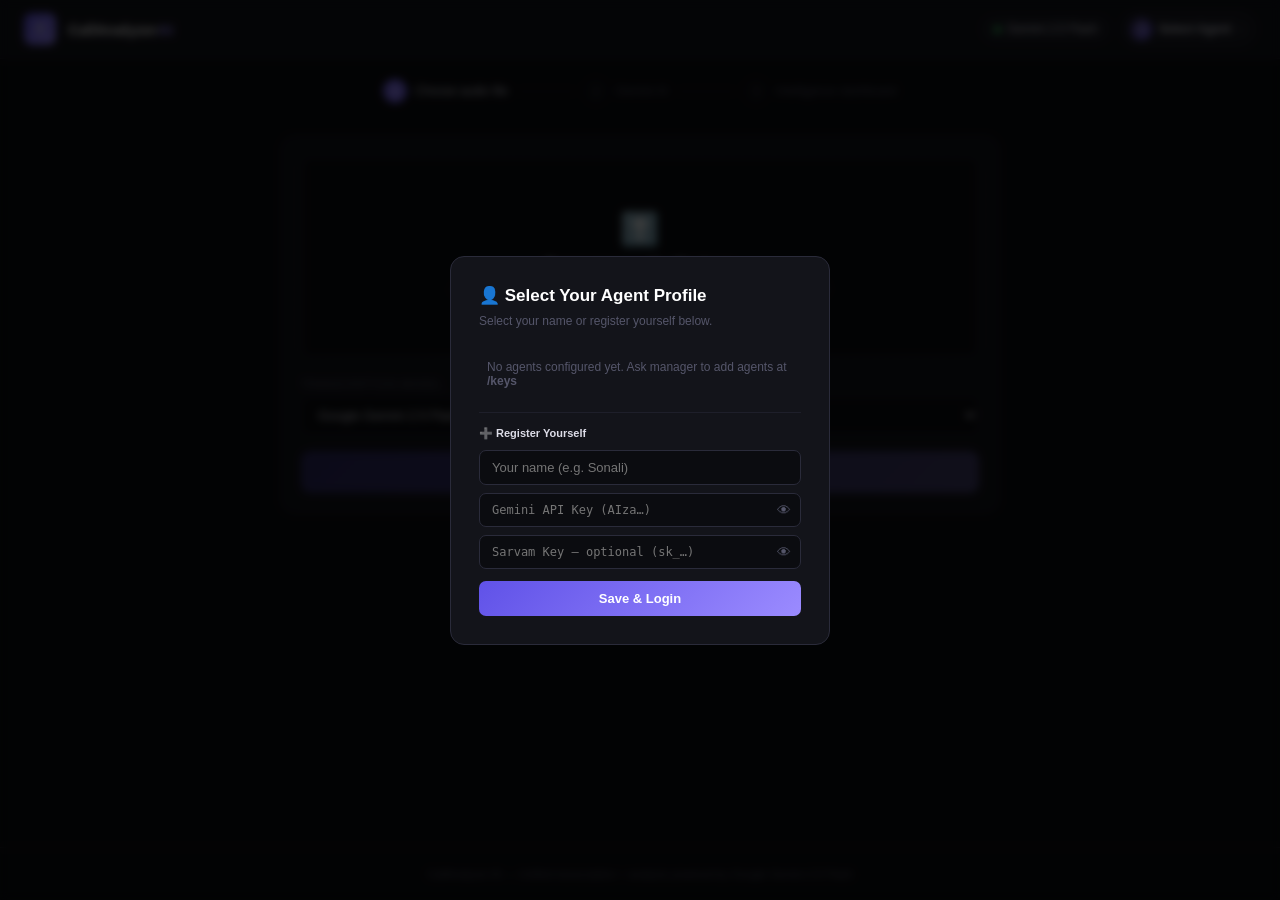
==== commit 9d5a6cc5: "Add self-registration form to agent modal" ====
--- a/templates/index.html
+++ b/templates/index.html
@@ -447,12 +447,30 @@
   <div class="modal-overlay" id="agentModal">
     <div class="modal">
       <div class="modal-title">👤 Select Your Agent Profile</div>
-      <div class="modal-sub">Choose your name. Your API keys are loaded automatically. This is remembered for future visits.</div>
+      <div class="modal-sub">Select your name or register yourself below.</div>
+
+      <!-- Existing agents list -->
       <div class="agent-select-list" id="agentSelectList">
-        <div style="font-size:12px;color:var(--muted);padding:8px">Loading agents…</div>
+        <div style="font-size:12px;color:var(--muted);padding:8px">Loading…</div>
       </div>
+
       <hr class="modal-divider" />
-      <div class="modal-sub-text">Not listed? Ask manager to add you at <strong>/keys</strong></div>
+
+      <!-- Self-register form -->
+      <div id="registerForm">
+        <div class="modal-sub-text" style="margin-bottom:10px;font-weight:600;color:var(--text)">➕ Register Yourself</div>
+        <input id="regName" placeholder="Your name (e.g. Sonali)" style="width:100%;background:var(--bg);border:1px solid var(--border2);border-radius:7px;color:var(--text);font-size:13px;padding:9px 12px;outline:none;margin-bottom:8px;" />
+        <div style="position:relative;margin-bottom:8px">
+          <input id="regGemini" type="password" placeholder="Gemini API Key (AIza…)" style="width:100%;background:var(--bg);border:1px solid var(--border2);border-radius:7px;color:var(--text);font-size:12px;padding:9px 38px 9px 12px;outline:none;font-family:var(--mono);" />
+          <button onclick="toggleVis('regGemini',this)" style="position:absolute;right:10px;top:50%;transform:translateY(-50%);background:none;border:none;color:var(--muted);cursor:pointer;font-size:14px">👁</button>
+        </div>
+        <div style="position:relative;margin-bottom:12px">
+          <input id="regSarvam" type="password" placeholder="Sarvam Key — optional (sk_…)" style="width:100%;background:var(--bg);border:1px solid var(--border2);border-radius:7px;color:var(--text);font-size:12px;padding:9px 38px 9px 12px;outline:none;font-family:var(--mono);" />
+          <button onclick="toggleVis('regSarvam',this)" style="position:absolute;right:10px;top:50%;transform:translateY(-50%);background:none;border:none;color:var(--muted);cursor:pointer;font-size:14px">👁</button>
+        </div>
+        <button onclick="selfRegister()" style="width:100%;padding:10px;background:linear-gradient(135deg,#6052e8,#9b8bff);color:#fff;border:none;border-radius:7px;font-size:13px;font-weight:600;cursor:pointer;">Save &amp; Login</button>
+        <div id="regStatus" style="font-size:12px;margin-top:8px;display:none"></div>
+      </div>
     </div>
   </div>
 
@@ -754,6 +772,44 @@
       wrap.scrollIntoView({ behavior: 'smooth', block: 'start' })
     }
 
+    async function selfRegister() {
+      const name   = document.getElementById('regName').value.trim()
+      const gemini = document.getElementById('regGemini').value.trim()
+      const sarvam = document.getElementById('regSarvam').value.trim()
+
+      if (!name)   { showReg('err', 'Enter your name.'); return }
+      if (!gemini) { showReg('err', 'Gemini API key is required.'); return }
+
+      showReg('info', 'Saving…')
+
+      const res  = await fetch('/api/agent-keys', {
+        method: 'POST',
+        headers: { 'Content-Type': 'application/json' },
+        body: JSON.stringify({ agent: name, gemini, sarvam })
+      })
+      const data = await res.json()
+
+      if (data.success) {
+        await fetchAgents()          // refresh list
+        selectAgent(name)            // auto-login
+      } else {
+        showReg('err', data.error || 'Failed to save')
+      }
+    }
+
+    function showReg(type, msg) {
+      const el = document.getElementById('regStatus')
+      el.style.display = 'block'
+      el.style.color = type === 'err' ? 'var(--red)' : type === 'info' ? 'var(--muted)' : 'var(--green)'
+      el.textContent = msg
+    }
+
+    function toggleVis(inputId, btn) {
+      const input = document.getElementById(inputId)
+      input.type = input.type === 'password' ? 'text' : 'password'
+      btn.textContent = input.type === 'password' ? '👁' : '🙈'
+    }
+
     function toggleTranscript(btn) {
       const t = document.getElementById('transcriptText')
       t.classList.toggle('show')
